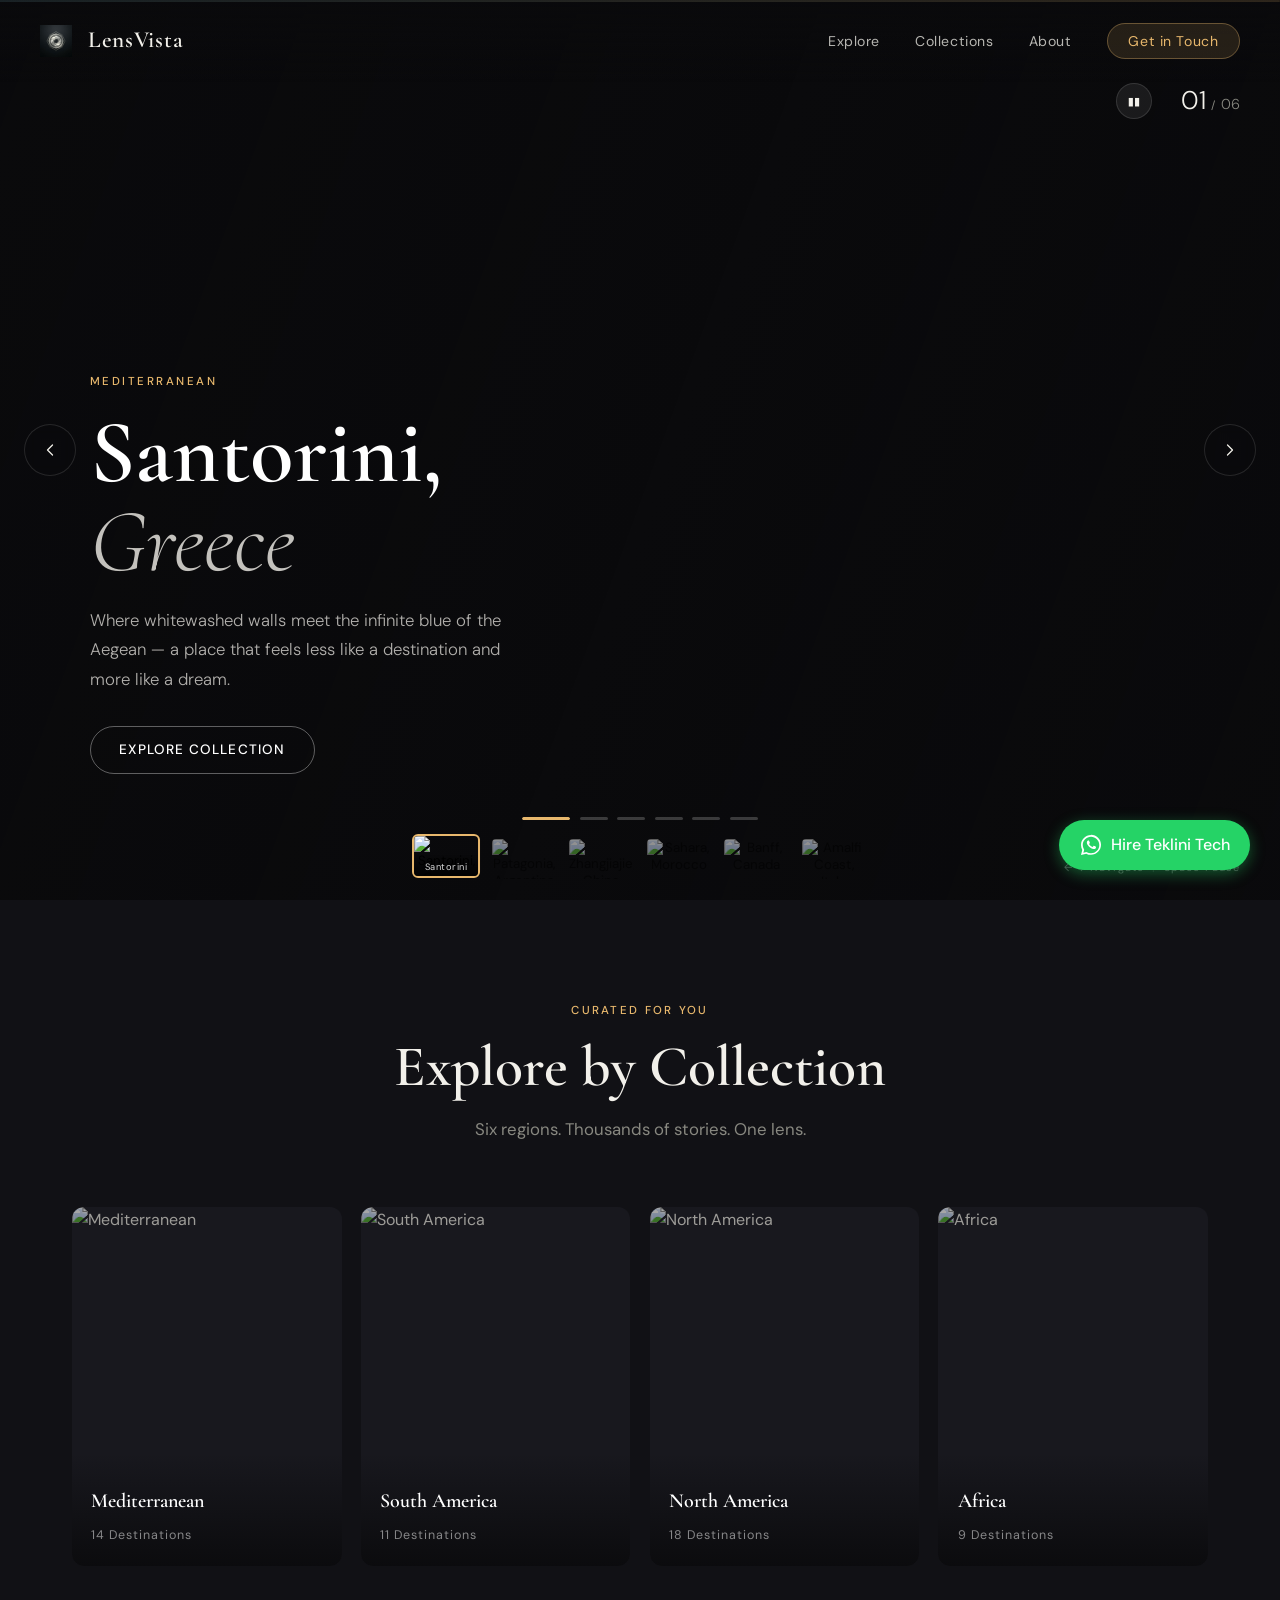
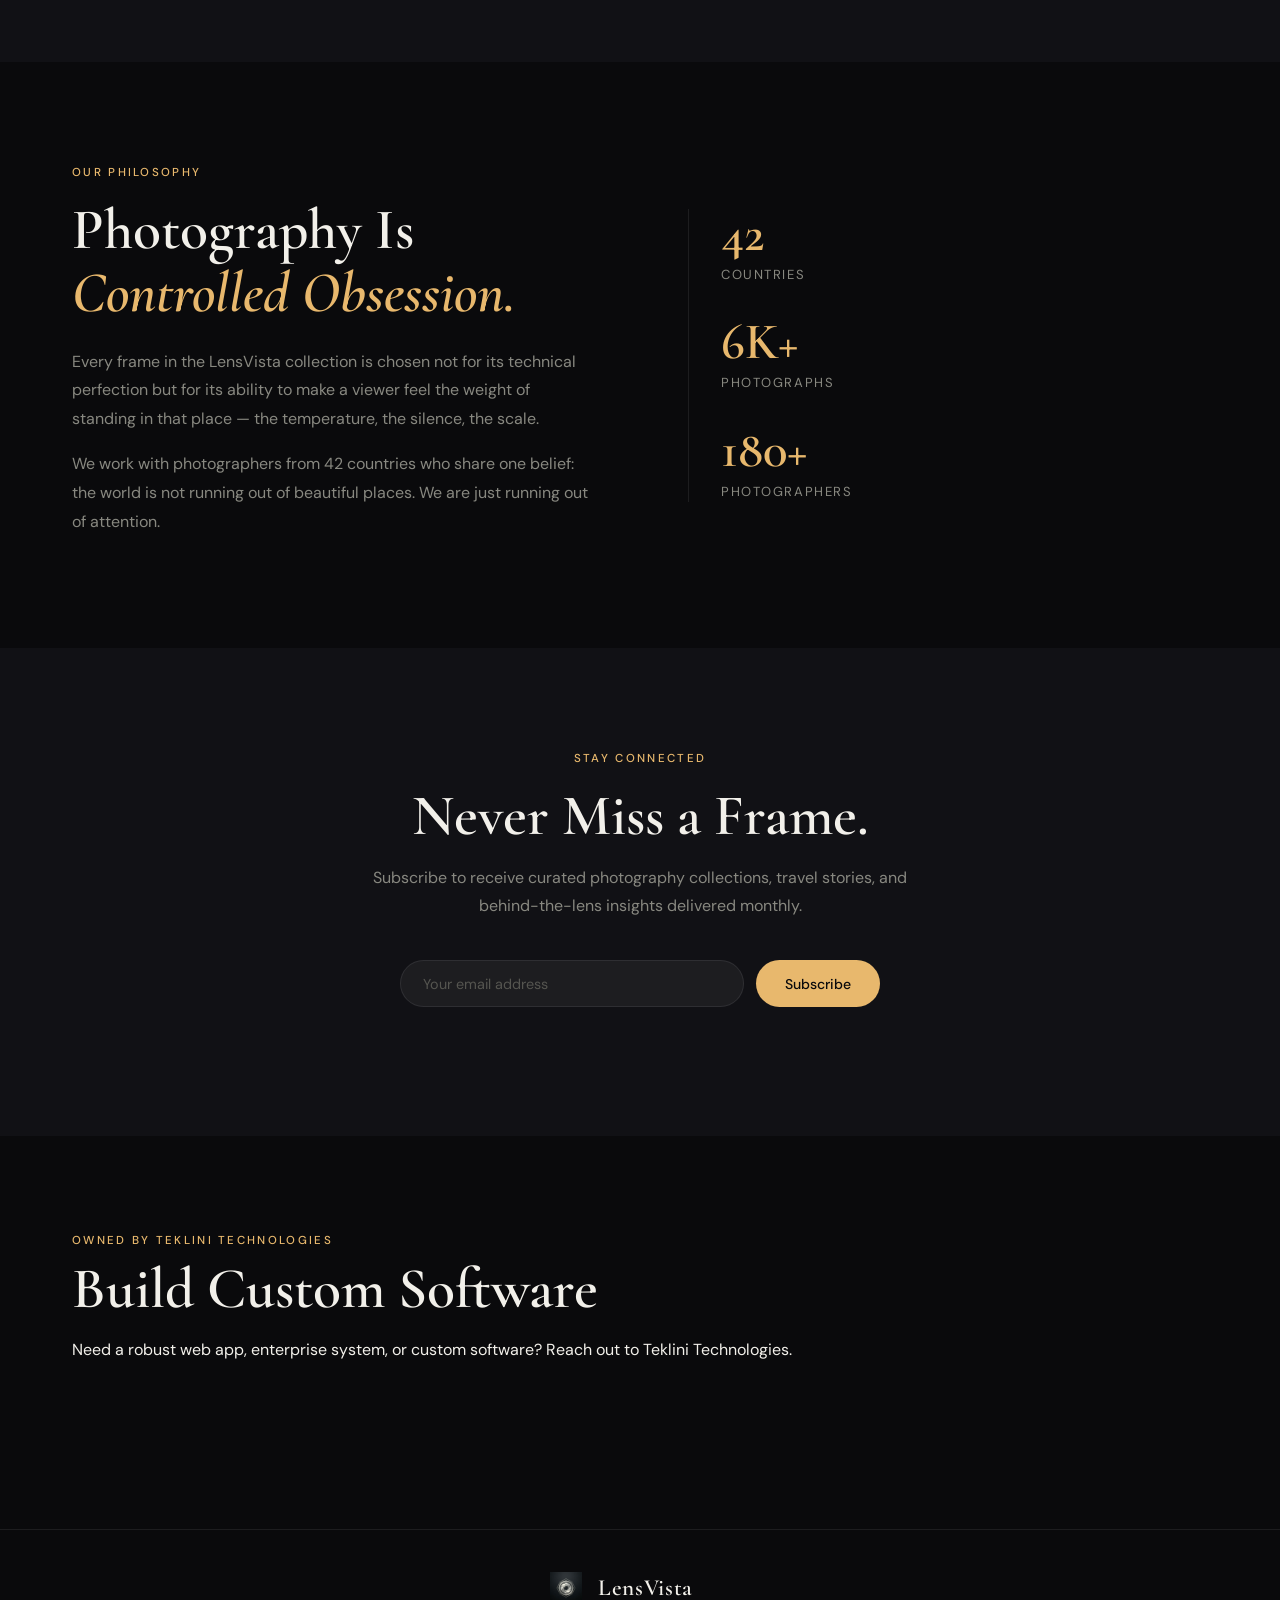
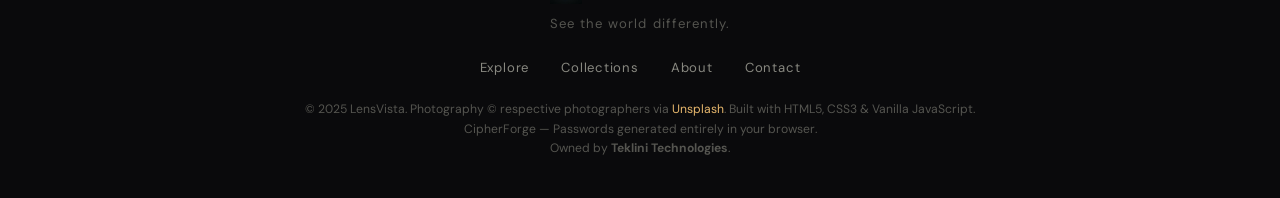
==== index.html @ 6d5f9adc "first commit: UI Polish, new branding, and Teklini Tech features" ====
<!DOCTYPE html>
<html lang="en">
<head>
  <meta charset="UTF-8" />
  <meta name="viewport" content="width=device-width, initial-scale=1.0" />
  <meta name="description" content="LensVista — An immersive travel photography showcase with a premium image slider experience." />
  <meta name="theme-color" content="#0a0a0c" />
  <title>LensVista — See the World Differently</title>

  <!-- Google Fonts: Cormorant Garamond (display) + DM Sans (UI) -->
  <link rel="preconnect" href="https://fonts.googleapis.com" />
  <link rel="preconnect" href="https://fonts.gstatic.com" crossorigin />
  <link href="https://fonts.googleapis.com/css2?family=Cormorant+Garamond:ital,wght@0,300;0,400;0,600;0,700;1,300;1,400&family=DM+Sans:wght@300;400;500&display=swap" rel="stylesheet" />

  <link rel="icon" type="image/png" href="favicon.png" />
  <link rel="stylesheet" href="animations.css" />
  <link rel="stylesheet" href="style.css" />
</head>
<body>

  <!-- ============================================================
       SKIP NAVIGATION (accessibility)
  ============================================================ -->
  <a href="#slider" class="skip-link">Skip to main content</a>

  <!-- ============================================================
       NAVBAR
  ============================================================ -->
  <header class="site-header" role="banner">
    <nav class="navbar" aria-label="Primary navigation">
      <a href="#" class="nav-logo" aria-label="LensVista home">
        <img src="logo.png" alt="LensVista Logo" class="site-logo-img" style="height: 32px; width: auto; margin-right: 8px;" />
        <span class="logo-text">LensVista</span>
      </a>
      <ul class="nav-links" role="list">
        <li><a href="#slider">Explore</a></li>
        <li><a href="#collections">Collections</a></li>
        <li><a href="#about">About</a></li>
        <li><a href="#contact" class="nav-cta">Get in Touch</a></li>
      </ul>
      <button class="hamburger" id="hamburger" aria-label="Toggle navigation menu" aria-expanded="false" aria-controls="mobileMenu">
        <span class="bar"></span>
        <span class="bar"></span>
        <span class="bar"></span>
      </button>
    </nav>
    <!-- Mobile overlay menu -->
    <div class="mobile-menu" id="mobileMenu" role="dialog" aria-label="Mobile navigation" aria-hidden="true">
      <ul role="list">
        <li><a href="#slider">Explore</a></li>
        <li><a href="#collections">Collections</a></li>
        <li><a href="#about">About</a></li>
        <li><a href="#contact">Get in Touch</a></li>
      </ul>
    </div>
  </header>

  <!-- ============================================================
       MAIN HERO SLIDER
  ============================================================ -->
  <main id="slider">

    <!-- ARIA live region — announces current slide to screen readers -->
    <div class="sr-only" id="sliderAnnouncer" aria-live="polite" aria-atomic="true"></div>

    <section
      class="slider-section"
      id="lensVistaSlider"
      aria-label="Featured photography slider"
      aria-roledescription="carousel"
    >

      <!-- Auto-play progress bar -->
      <div class="progress-bar" id="progressBar" aria-hidden="true">
        <div class="progress-fill" id="progressFill"></div>
      </div>

      <!-- Slide counter -->
      <div class="slide-counter" id="slideCounter" aria-hidden="true">
        <span class="counter-current" id="counterCurrent">01</span>
        <span class="counter-divider">/</span>
        <span class="counter-total" id="counterTotal">06</span>
      </div>

      <!-- Pause / Play toggle -->
      <button
        class="autoplay-toggle"
        id="autoplayToggle"
        aria-label="Pause automatic slideshow"
        aria-pressed="false"
        title="Pause / Resume slideshow"
      >
        <span class="toggle-icon pause-icon" aria-hidden="true">&#9646;&#9646;</span>
        <span class="toggle-icon play-icon" aria-hidden="true" style="display:none;">&#9654;</span>
      </button>

      <!-- ---- SLIDES TRACK ---- -->
      <div
        class="slides-track"
        id="slidesTrack"
        aria-live="off"
      >

        <!-- Slide 1 -->
        <div
          class="slide active"
          data-index="0"
          role="group"
          aria-roledescription="slide"
          aria-label="Slide 1 of 6: Santorini, Greece"
          aria-hidden="false"
        >
          <div class="slide-bg" style="background-image: url('https://images.unsplash.com/photo-1469796466635-455ede028aca?w=1600&q=85');"></div>
          <div class="slide-overlay"></div>
          <div class="slide-content">
            <span class="slide-category">Mediterranean</span>
            <h2 class="slide-title">Santorini,<br /><em>Greece</em></h2>
            <p class="slide-description">Where whitewashed walls meet the infinite blue of the Aegean — a place that feels less like a destination and more like a dream.</p>
            <a href="#collections" class="slide-cta" tabindex="0">Explore Collection</a>
          </div>
        </div>

        <!-- Slide 2 -->
        <div
          class="slide"
          data-index="1"
          role="group"
          aria-roledescription="slide"
          aria-label="Slide 2 of 6: Patagonia, Argentina"
          aria-hidden="true"
        >
          <div class="slide-bg" style="background-image: url('https://images.unsplash.com/photo-1501854140801-50d01698950b?w=1600&q=85');"></div>
          <div class="slide-overlay"></div>
          <div class="slide-content">
            <span class="slide-category">South America</span>
            <h2 class="slide-title">Patagonia,<br /><em>Argentina</em></h2>
            <p class="slide-description">Raw, untamed, and breathtaking — the southernmost wilderness where glaciers meet ancient forests beneath skies that stretch forever.</p>
            <a href="#collections" class="slide-cta" tabindex="-1">Explore Collection</a>
          </div>
        </div>

        <!-- Slide 3 -->
        <div
          class="slide"
          data-index="2"
          role="group"
          aria-roledescription="slide"
          aria-label="Slide 3 of 6: Zhangjiajie, China"
          aria-hidden="true"
        >
          <div class="slide-bg" style="background-image: url('https://images.unsplash.com/photo-1508193638397-1c4234db14d8?w=1600&q=85');"></div>
          <div class="slide-overlay"></div>
          <div class="slide-content">
            <span class="slide-category">East Asia</span>
            <h2 class="slide-title">Zhangjiajie,<br /><em>China</em></h2>
            <p class="slide-description">Towering sandstone pillars shrouded in mist — the landscape that inspired the floating mountains of Avatar and humbles every visitor.</p>
            <a href="#collections" class="slide-cta" tabindex="-1">Explore Collection</a>
          </div>
        </div>

        <!-- Slide 4 -->
        <div
          class="slide"
          data-index="3"
          role="group"
          aria-roledescription="slide"
          aria-label="Slide 4 of 6: Sahara Desert, Morocco"
          aria-hidden="true"
        >
          <div class="slide-bg" style="background-image: url('https://images.unsplash.com/photo-1509316785289-025f5b846b35?w=1600&q=85');"></div>
          <div class="slide-overlay"></div>
          <div class="slide-content">
            <span class="slide-category">North Africa</span>
            <h2 class="slide-title">Sahara,<br /><em>Morocco</em></h2>
            <p class="slide-description">A sea of shifting dunes that swallows sound and returns silence. The Sahara at golden hour is one of Earth's most humbling spectacles.</p>
            <a href="#collections" class="slide-cta" tabindex="-1">Explore Collection</a>
          </div>
        </div>

        <!-- Slide 5 -->
        <div
          class="slide"
          data-index="4"
          role="group"
          aria-roledescription="slide"
          aria-label="Slide 5 of 6: Banff, Canada"
          aria-hidden="true"
        >
          <div class="slide-bg" style="background-image: url('https://images.unsplash.com/photo-1476514525535-07fb3b4ae5f1?w=1600&q=85');"></div>
          <div class="slide-overlay"></div>
          <div class="slide-content">
            <span class="slide-category">North America</span>
            <h2 class="slide-title">Banff,<br /><em>Canada</em></h2>
            <p class="slide-description">Glacial lakes of impossible turquoise, towering Rockies, and forests that seem to belong to another century — Canada's crown jewel.</p>
            <a href="#collections" class="slide-cta" tabindex="-1">Explore Collection</a>
          </div>
        </div>

        <!-- Slide 6 -->
        <div
          class="slide"
          data-index="5"
          role="group"
          aria-roledescription="slide"
          aria-label="Slide 6 of 6: Amalfi Coast, Italy"
          aria-hidden="true"
        >
          <div class="slide-bg" style="background-image: url('https://images.unsplash.com/photo-1533587851505-d119e13fa0d7?w=1600&q=85');"></div>
          <div class="slide-overlay"></div>
          <div class="slide-content">
            <span class="slide-category">Europe</span>
            <h2 class="slide-title">Amalfi Coast,<br /><em>Italy</em></h2>
            <p class="slide-description">Cliffside villages suspended between mountain and sea, where lemons grow wild and every sunset looks hand-painted by a master.</p>
            <a href="#collections" class="slide-cta" tabindex="-1">Explore Collection</a>
          </div>
        </div>

      </div>
      <!-- /.slides-track -->

      <!-- ---- NAVIGATION ARROWS ---- -->
      <div class="slider-nav" aria-label="Slider navigation">
        <button
          class="nav-arrow nav-prev"
          id="prevBtn"
          aria-label="Previous slide"
          title="Previous"
        >
          <svg viewBox="0 0 24 24" fill="none" stroke="currentColor" stroke-width="1.5" aria-hidden="true">
            <path d="M15 18l-6-6 6-6" stroke-linecap="round" stroke-linejoin="round"/>
          </svg>
        </button>
        <button
          class="nav-arrow nav-next"
          id="nextBtn"
          aria-label="Next slide"
          title="Next"
        >
          <svg viewBox="0 0 24 24" fill="none" stroke="currentColor" stroke-width="1.5" aria-hidden="true">
            <path d="M9 18l6-6-6-6" stroke-linecap="round" stroke-linejoin="round"/>
          </svg>
        </button>
      </div>

      <!-- ---- DOT INDICATORS ---- -->
      <div class="slide-indicators" id="slideIndicators" role="tablist" aria-label="Slide indicators">
        <button class="indicator active" role="tab" aria-selected="true"  aria-label="Go to slide 1" data-index="0"></button>
        <button class="indicator"        role="tab" aria-selected="false" aria-label="Go to slide 2" data-index="1"></button>
        <button class="indicator"        role="tab" aria-selected="false" aria-label="Go to slide 3" data-index="2"></button>
        <button class="indicator"        role="tab" aria-selected="false" aria-label="Go to slide 4" data-index="3"></button>
        <button class="indicator"        role="tab" aria-selected="false" aria-label="Go to slide 5" data-index="4"></button>
        <button class="indicator"        role="tab" aria-selected="false" aria-label="Go to slide 6" data-index="5"></button>
      </div>

      <!-- ---- THUMBNAIL STRIP ---- -->
      <div class="thumbnail-strip" id="thumbnailStrip" aria-label="Slide thumbnails" role="list">
        <button class="thumbnail active" data-index="0" aria-label="View slide 1: Santorini" role="listitem">
          <img src="https://images.unsplash.com/photo-1469796466635-455ede028aca?w=160&q=70" alt="Santorini, Greece" loading="lazy" />
          <span class="thumb-label">Santorini</span>
        </button>
        <button class="thumbnail" data-index="1" aria-label="View slide 2: Patagonia" role="listitem">
          <img src="https://images.unsplash.com/photo-1501854140801-50d01698950b?w=160&q=70" alt="Patagonia, Argentina" loading="lazy" />
          <span class="thumb-label">Patagonia</span>
        </button>
        <button class="thumbnail" data-index="2" aria-label="View slide 3: Zhangjiajie" role="listitem">
          <img src="https://images.unsplash.com/photo-1508193638397-1c4234db14d8?w=160&q=70" alt="Zhangjiajie, China" loading="lazy" />
          <span class="thumb-label">Zhangjiajie</span>
        </button>
        <button class="thumbnail" data-index="3" aria-label="View slide 4: Sahara" role="listitem">
          <img src="https://images.unsplash.com/photo-1509316785289-025f5b846b35?w=160&q=70" alt="Sahara, Morocco" loading="lazy" />
          <span class="thumb-label">Sahara</span>
        </button>
        <button class="thumbnail" data-index="4" aria-label="View slide 5: Banff" role="listitem">
          <img src="https://images.unsplash.com/photo-1476514525535-07fb3b4ae5f1?w=160&q=70" alt="Banff, Canada" loading="lazy" />
          <span class="thumb-label">Banff</span>
        </button>
        <button class="thumbnail" data-index="5" aria-label="View slide 6: Amalfi Coast" role="listitem">
          <img src="https://images.unsplash.com/photo-1533587851505-d119e13fa0d7?w=160&q=70" alt="Amalfi Coast, Italy" loading="lazy" />
          <span class="thumb-label">Amalfi</span>
        </button>
      </div>

      <!-- ---- KEYBOARD HINT ---- -->
      <div class="keyboard-hint" aria-hidden="true">
        <span>&#8592; &#8594; Navigate</span>
        <span class="hint-divider">|</span>
        <span>Space Pause</span>
      </div>

    </section>
    <!-- /.slider-section -->

  </main>

  <!-- ============================================================
       COLLECTIONS SECTION
  ============================================================ -->
  <section class="collections-section section" id="collections">
    <div class="container">
      <div class="section-header reveal">
        <span class="section-tag">Curated For You</span>
        <h2 class="section-title">Explore by Collection</h2>
        <p class="section-sub">Six regions. Thousands of stories. One lens.</p>
      </div>
      <div class="collections-grid">
        <div class="collection-card reveal-up" style="--delay:0s">
          <div class="collection-img">
            <img src="https://images.unsplash.com/photo-1469796466635-455ede028aca?w=600&q=80" alt="Mediterranean" loading="lazy" />
          </div>
          <div class="collection-info">
            <h3>Mediterranean</h3>
            <span>14 Destinations</span>
          </div>
        </div>
        <div class="collection-card reveal-up" style="--delay:0.1s">
          <div class="collection-img">
            <img src="https://images.unsplash.com/photo-1501854140801-50d01698950b?w=600&q=80" alt="South America" loading="lazy" />
          </div>
          <div class="collection-info">
            <h3>South America</h3>
            <span>11 Destinations</span>
          </div>
        </div>
        <div class="collection-card reveal-up" style="--delay:0.2s">
          <div class="collection-img">
            <img src="https://images.unsplash.com/photo-1476514525535-07fb3b4ae5f1?w=600&q=80" alt="North America" loading="lazy" />
          </div>
          <div class="collection-info">
            <h3>North America</h3>
            <span>18 Destinations</span>
          </div>
        </div>
        <div class="collection-card reveal-up" style="--delay:0.3s">
          <div class="collection-img">
            <img src="https://images.unsplash.com/photo-1509316785289-025f5b846b35?w=600&q=80" alt="Africa" loading="lazy" />
          </div>
          <div class="collection-info">
            <h3>Africa</h3>
            <span>9 Destinations</span>
          </div>
        </div>
      </div>
    </div>
  </section>

  <!-- ============================================================
       ABOUT SECTION
  ============================================================ -->
  <section class="about-section section" id="about">
    <div class="container about-inner reveal">
      <div class="about-text">
        <span class="section-tag">Our Philosophy</span>
        <h2 class="section-title">Photography Is<br /><em>Controlled Obsession.</em></h2>
        <p>Every frame in the LensVista collection is chosen not for its technical perfection but for its ability to make a viewer feel the weight of standing in that place — the temperature, the silence, the scale.</p>
        <p>We work with photographers from 42 countries who share one belief: the world is not running out of beautiful places. We are just running out of attention.</p>
      </div>
      <div class="about-stats">
        <div class="stat-item">
          <span class="stat-n">42</span>
          <span class="stat-l">Countries</span>
        </div>
        <div class="stat-item">
          <span class="stat-n">6K+</span>
          <span class="stat-l">Photographs</span>
        </div>
        <div class="stat-item">
          <span class="stat-n">180+</span>
          <span class="stat-l">Photographers</span>
        </div>
      </div>
    </div>
  </section>

  <!-- ============================================================
       CONTACT SECTION
  ============================================================ -->
  <section class="contact-section section" id="contact">
    <div class="container contact-inner reveal">
      <span class="section-tag">Stay Connected</span>
      <h2 class="section-title">Never Miss a Frame.</h2>
      <p class="contact-sub">Subscribe to receive curated photography collections, travel stories, and behind-the-lens insights delivered monthly.</p>
      <div class="subscribe-form">
        <input type="email" id="emailInput" placeholder="Your email address" aria-label="Email address for newsletter" />
        <button class="btn-subscribe" id="subscribeBtn" type="button">Subscribe</button>
      </div>
      <p class="form-feedback" id="formFeedback" aria-live="polite"></p>
    </div>
  </section>

  <!-- ============================================================
       TEKLINI TECHNOLOGIES CTA SECTION
  ============================================================ -->
  <section class="custom-software-section section" style="background: var(--bg-surface);">
    <div class="container text-center reveal">
      <span class="section-tag" style="margin-bottom: 8px; display: block;">Owned by Teklini Technologies</span>
      <h2 class="section-title">Build Custom Software</h2>
      <p style="margin-bottom: 24px; color: var(--text-muted);">Need a robust web app, enterprise system, or custom software? Reach out to Teklini Technologies.</p>
      <div style="display: flex; gap: 20px; justify-content: center; flex-wrap: wrap;">
        <a href="mailto:teklinitechnologies@gmail.com" class="slide-cta" style="border: 1px solid var(--accent); color: var(--accent);">teklinitechnologies@gmail.com</a>
        <a href="tel:+254791832015" class="slide-cta" style="border: 1px solid var(--accent); color: var(--accent);">Call: +254 791832015</a>
      </div>
    </div>
  </section>

  <!-- ============================================================
       FOOTER
  ============================================================ -->
  <footer class="site-footer" role="contentinfo">
    <div class="container footer-inner">
      <div class="footer-brand">
        <a href="#" class="nav-logo">
          <img src="logo.png" alt="LensVista Logo" class="site-logo-img" style="height: 32px; width: auto; margin-right: 8px;" />
          <span class="logo-text">LensVista</span>
        </a>
        <p>See the world differently.</p>
      </div>
      <div class="footer-links">
        <a href="#slider">Explore</a>
        <a href="#collections">Collections</a>
        <a href="#about">About</a>
        <a href="#contact">Contact</a>
      </div>
      <p class="footer-copy">
        &copy; 2025 LensVista. Photography &copy; respective photographers via
        <a href="https://unsplash.com" target="_blank" rel="noopener noreferrer">Unsplash</a>.
        Built with HTML5, CSS3 &amp; Vanilla JavaScript.<br/>
        CipherForge — Passwords generated entirely in your browser.<br/>
        Owned by <strong>Teklini Technologies</strong>.
      </p>
    </div>
  </footer>

  <!-- Floating WhatsApp CTA -->
  <a href="https://wa.me/254791832015?text=Hello%20Teklini%20Technologies,%20I%20would%20like%20to%20hire%20you." class="floating-whatsapp" target="_blank" rel="noopener noreferrer">
    <svg width="24" height="24" viewBox="0 0 24 24" fill="currentColor" xmlns="http://www.w3.org/2000/svg" aria-hidden="true">
      <path d="M12.01 2.002c-5.523 0-10 4.477-10 10 0 1.763.456 3.42 1.26 4.88L2 22l5.24-1.353a9.962 9.962 0 004.77 1.205h.005c5.52 0 10-4.477 10-10 0-5.522-4.48-10-10-10zm0 18.286h-.003a8.239 8.239 0 01-4.2-1.155l-.3-.18-3.125.819.832-3.048-.198-.314a8.216 8.216 0 01-1.28-4.41c0-4.568 3.716-8.285 8.283-8.285 4.566 0 8.281 3.717 8.281 8.285 0 4.566-3.715 8.288-8.29 8.288z"/>
      <path d="M16.517 13.56c-.225-.113-1.334-.66-1.54-.735-.206-.075-.357-.113-.507.113-.15.225-.582.735-.713.886-.131.15-.262.17-.487.057-.225-.113-.95-.35-1.81-1.118-.668-.598-1.119-1.336-1.25-1.562-.131-.226-.014-.348.1-.46.101-.099.225-.262.338-.393.113-.131.15-.226.225-.376.075-.15.038-.282-.019-.395-.056-.113-.506-1.222-.693-1.673-.182-.44-.367-.38-.506-.388-.131-.006-.281-.006-.431-.006a.823.823 0 00-.594.276c-.206.226-.788.771-.788 1.88s.807 2.181.919 2.332c.112.15 1.583 2.457 3.868 3.424 2.285.967 2.285.644 2.7.606.413-.038 1.334-.545 1.522-1.072.188-.526.188-.977.131-1.072-.057-.094-.207-.15-.432-.263z"/>
    </svg>
    Hire Teklini Tech
  </a>

  <!-- Scripts — deferred for performance -->
  <script src="slider.js"></script>
  <script src="main.js"></script>
</body>
</html>
---- animations.css ----
/* ============================================================
   LensVista — animations.css
   All keyframe definitions and transition utilities.
   Separated from style.css to keep animation logic isolated
   and easy to tune independently.
   ============================================================ */

/* ---------- SLIDE TRANSITIONS ---------- */

/* Entering from the right (next) */
@keyframes slideInRight {
  from {
    opacity: 0;
    transform: translateX(80px) scale(1.04);
    filter: brightness(0.7);
  }
  to {
    opacity: 1;
    transform: translateX(0) scale(1);
    filter: brightness(1);
  }
}

/* Entering from the left (prev) */
@keyframes slideInLeft {
  from {
    opacity: 0;
    transform: translateX(-80px) scale(1.04);
    filter: brightness(0.7);
  }
  to {
    opacity: 1;
    transform: translateX(0) scale(1);
    filter: brightness(1);
  }
}

/* Exiting to the left (next) */
@keyframes slideOutLeft {
  from {
    opacity: 1;
    transform: translateX(0) scale(1);
  }
  to {
    opacity: 0;
    transform: translateX(-60px) scale(0.97);
  }
}

/* Exiting to the right (prev) */
@keyframes slideOutRight {
  from {
    opacity: 1;
    transform: translateX(0) scale(1);
  }
  to {
    opacity: 0;
    transform: translateX(60px) scale(0.97);
  }
}

/* ---------- SLIDE CONTENT STAGGER ---------- */

@keyframes contentFadeUp {
  from {
    opacity: 0;
    transform: translateY(28px);
  }
  to {
    opacity: 1;
    transform: translateY(0);
  }
}

@keyframes contentFadeDown {
  from {
    opacity: 1;
    transform: translateY(0);
  }
  to {
    opacity: 0;
    transform: translateY(-20px);
  }
}

/* ---------- BACKGROUND PARALLAX PAN ---------- */

@keyframes bgPan {
  from { transform: scale(1.08) translateX(-1%); }
  to   { transform: scale(1.08) translateX(1%); }
}

@keyframes bgZoom {
  from { transform: scale(1); }
  to   { transform: scale(1.06); }
}

/* ---------- PROGRESS BAR ---------- */

@keyframes progressRun {
  from { width: 0%; }
  to   { width: 100%; }
}

/* ---------- PAGE LOAD ---------- */

@keyframes heroReveal {
  from {
    opacity: 0;
    clip-path: inset(0 100% 0 0);
  }
  to {
    opacity: 1;
    clip-path: inset(0 0% 0 0);
  }
}

@keyframes fadeIn {
  from { opacity: 0; }
  to   { opacity: 1; }
}

@keyframes fadeUp {
  from { opacity: 0; transform: translateY(24px); }
  to   { opacity: 1; transform: translateY(0); }
}

@keyframes fadeLeft {
  from { opacity: 0; transform: translateX(-32px); }
  to   { opacity: 1; transform: translateX(0); }
}

@keyframes fadeRight {
  from { opacity: 0; transform: translateX(32px); }
  to   { opacity: 1; transform: translateX(0); }
}

/* ---------- LOGO / NAVBAR ---------- */

@keyframes navSlideDown {
  from {
    opacity: 0;
    transform: translateY(-16px);
  }
  to {
    opacity: 1;
    transform: translateY(0);
  }
}

/* ---------- THUMBNAIL HOVER SHIMMER ---------- */

@keyframes shimmer {
  0%   { background-position: -200% center; }
  100% { background-position: 200% center; }
}

/* ---------- PULSING DOT (active indicator) ---------- */

@keyframes dotPulse {
  0%, 100% { box-shadow: 0 0 0 0 rgba(232, 184, 109, 0.5); }
  50%       { box-shadow: 0 0 0 5px rgba(232, 184, 109, 0); }
}

/* ---------- INDICATOR FILL ---------- */

@keyframes indicatorFill {
  from { width: 0; }
  to   { width: 100%; }
}

/* ---------- SCROLL REVEAL UTILITIES ---------- */

.reveal,
.reveal-up,
.reveal-left,
.reveal-right {
  opacity: 0;
  transition:
    opacity 0.7s cubic-bezier(0.4, 0, 0.2, 1),
    transform 0.7s cubic-bezier(0.4, 0, 0.2, 1);
  transition-delay: var(--delay, 0s);
}

.reveal       { transform: translateY(28px); }
.reveal-up    { transform: translateY(36px); }
.reveal-left  { transform: translateX(-36px); }
.reveal-right { transform: translateX(36px); }

.reveal.visible,
.reveal-up.visible,
.reveal-left.visible,
.reveal-right.visible {
  opacity: 1;
  transform: translate(0, 0);
}

/* ---------- SLIDE STATE CLASSES ---------- */

/*
  Applied by SliderEngine.
  .entering-next  — new slide coming in from right
  .entering-prev  — new slide coming in from left
  .exiting-next   — old slide going out to left
  .exiting-prev   — old slide going out to right
  .active         — currently visible slide
*/

.slide.entering-next {
  animation: slideInRight 0.75s cubic-bezier(0.4, 0, 0.2, 1) forwards;
}

.slide.entering-prev {
  animation: slideInLeft 0.75s cubic-bezier(0.4, 0, 0.2, 1) forwards;
}

.slide.exiting-next {
  animation: slideOutLeft 0.65s cubic-bezier(0.4, 0, 0.2, 1) forwards;
}

.slide.exiting-prev {
  animation: slideOutRight 0.65s cubic-bezier(0.4, 0, 0.2, 1) forwards;
}

/* Active slide background slow pan */
.slide.active .slide-bg {
  animation: bgZoom 8s ease-out forwards;
}

/* Content stagger for active slide */
.slide.active .slide-category {
  animation: contentFadeUp 0.6s 0.3s cubic-bezier(0.4, 0, 0.2, 1) both;
}

.slide.active .slide-title {
  animation: contentFadeUp 0.7s 0.45s cubic-bezier(0.4, 0, 0.2, 1) both;
}

.slide.active .slide-description {
  animation: contentFadeUp 0.7s 0.6s cubic-bezier(0.4, 0, 0.2, 1) both;
}

.slide.active .slide-cta {
  animation: contentFadeUp 0.6s 0.75s cubic-bezier(0.4, 0, 0.2, 1) both;
}

/* ---------- REDUCED MOTION OVERRIDE ---------- */

@media (prefers-reduced-motion: reduce) {
  *,
  *::before,
  *::after {
    animation-duration: 0.01ms !important;
    animation-iteration-count: 1 !important;
    transition-duration: 0.01ms !important;
  }
}
---- style.css ----
/* ============================================================
   LensVista — style.css
   Design system, layout, and component styles.
   Aesthetic: Dark cinematic editorial / luxury travel magazine.
   ============================================================ */

/* ---------- CSS CUSTOM PROPERTIES (Design Tokens) ---------- */

:root {
  /* Colour Palette */
  --clr-base:        #0a0a0c;
  --clr-surface:     #111115;
  --clr-surface-2:   #18181e;
  --clr-border:      rgba(255,255,255,0.08);
  --clr-gold:        #e8b86d;
  --clr-gold-dark:   #c4943a;
  --clr-teal:        #6b9fa8;
  --clr-text:        #f2f0ea;
  --clr-text-muted:  #888880;
  --clr-text-faint:  #555550;
  --clr-white:       #ffffff;

  /* Typography */
  --ff-display: 'Cormorant Garamond', Georgia, serif;
  --ff-ui:      'DM Sans', system-ui, sans-serif;

  /* Spacing Scale */
  --sp-xs:  0.5rem;   /*  8px */
  --sp-sm:  1rem;     /* 16px */
  --sp-md:  1.5rem;   /* 24px */
  --sp-lg:  2.5rem;   /* 40px */
  --sp-xl:  4rem;     /* 64px */
  --sp-2xl: 6rem;     /* 96px */

  /* Borders */
  --radius-sm:  6px;
  --radius:     12px;
  --radius-lg:  20px;
  --radius-pill: 999px;

  /* Shadows */
  --shadow-sm:  0 2px 12px rgba(0,0,0,0.3);
  --shadow-md:  0 8px 32px rgba(0,0,0,0.45);
  --shadow-lg:  0 20px 64px rgba(0,0,0,0.6);
  --shadow-gold: 0 0 32px rgba(232,184,109,0.2);

  /* Transitions */
  --ease:       cubic-bezier(0.4, 0, 0.2, 1);
  --duration:   0.35s;
  --transition: var(--duration) var(--ease);

  /* Slider */
  --slider-height: 100vh;
  --slider-height-min: 600px;
  --progress-duration: 6s;
}

/* ---------- RESET ---------- */

*,
*::before,
*::after {
  box-sizing: border-box;
  margin: 0;
  padding: 0;
}

html {
  scroll-behavior: smooth;
  font-size: 16px;
  -webkit-text-size-adjust: 100%;
}

body {
  font-family: var(--ff-ui);
  background-color: var(--clr-base);
  color: var(--clr-text);
  overflow-x: hidden;
  line-height: 1.6;
  -webkit-font-smoothing: antialiased;
  -moz-osx-font-smoothing: grayscale;
}

img {
  display: block;
  max-width: 100%;
  height: auto;
}

a {
  color: inherit;
  text-decoration: none;
}

ul, ol {
  list-style: none;
}

button {
  cursor: pointer;
  font-family: inherit;
}

/* ---------- SKIP LINK (accessibility) ---------- */

.skip-link {
  position: absolute;
  top: -100%;
  left: 1rem;
  background: var(--clr-gold);
  color: var(--clr-base);
  padding: 0.5rem 1rem;
  border-radius: var(--radius-sm);
  font-family: var(--ff-ui);
  font-size: 0.85rem;
  font-weight: 500;
  z-index: 9999;
  transition: top var(--transition);
}

.skip-link:focus {
  top: 1rem;
}

/* ---------- SCREEN READER ONLY ---------- */

.sr-only {
  position: absolute;
  width: 1px;
  height: 1px;
  padding: 0;
  margin: -1px;
  overflow: hidden;
  clip: rect(0, 0, 0, 0);
  white-space: nowrap;
  border: 0;
}

/* ---------- LAYOUT HELPERS ---------- */

.container {
  max-width: 1200px;
  margin: 0 auto;
  padding: 0 2rem;
}

.section {
  padding: var(--sp-2xl) 0;
}

/* ---------- TYPOGRAPHY HELPERS ---------- */

.section-tag {
  display: inline-block;
  font-family: var(--ff-ui);
  font-size: 0.72rem;
  font-weight: 500;
  letter-spacing: 0.2em;
  text-transform: uppercase;
  color: var(--clr-gold);
  margin-bottom: var(--sp-sm);
}

.section-title {
  font-family: var(--ff-display);
  font-size: clamp(2.4rem, 4.5vw, 3.6rem);
  font-weight: 600;
  line-height: 1.1;
  color: var(--clr-text);
  margin-bottom: var(--sp-sm);
}

.section-title em {
  font-style: italic;
  color: var(--clr-gold);
}

.section-sub {
  font-size: 1.05rem;
  color: var(--clr-text-muted);
  max-width: 480px;
}

.section-header {
  text-align: center;
  margin-bottom: var(--sp-xl);
}

.section-header .section-sub {
  margin: 0 auto;
}

/* ---------- NAVBAR ---------- */

.site-header {
  position: fixed;
  top: 0;
  left: 0;
  right: 0;
  z-index: 200;
  pointer-events: none;
  animation: navSlideDown 0.8s 0.2s var(--ease) both;
}

.navbar {
  max-width: 100%;
  padding: 1.4rem 2.5rem;
  display: flex;
  align-items: center;
  justify-content: space-between;
  background: linear-gradient(to bottom, rgba(10,10,12,0.85) 0%, transparent 100%);
  pointer-events: all;
  transition: background var(--transition), padding var(--transition);
}

.navbar.scrolled {
  background: rgba(10,10,12,0.96);
  padding-top: 1rem;
  padding-bottom: 1rem;
  backdrop-filter: blur(12px);
  -webkit-backdrop-filter: blur(12px);
  border-bottom: 1px solid var(--clr-border);
}

.nav-logo {
  display: flex;
  align-items: center;
  gap: 0.5rem;
  font-family: var(--ff-display);
  font-size: 1.45rem;
  font-weight: 600;
  letter-spacing: 0.03em;
  color: var(--clr-text);
  transition: opacity var(--transition);
}

.nav-logo:hover { opacity: 0.85; }

.logo-icon {
  color: var(--clr-gold);
  font-size: 1rem;
}

.nav-links {
  display: flex;
  align-items: center;
  gap: 2.2rem;
}

.nav-links a {
  font-family: var(--ff-ui);
  font-size: 0.88rem;
  font-weight: 400;
  color: rgba(242,240,234,0.75);
  letter-spacing: 0.04em;
  transition: color var(--transition);
  position: relative;
}

.nav-links a::after {
  content: '';
  position: absolute;
  bottom: -3px;
  left: 0;
  width: 0;
  height: 1px;
  background: var(--clr-gold);
  transition: width var(--transition);
}

.nav-links a:hover {
  color: var(--clr-text);
}

.nav-links a:hover::after {
  width: 100%;
}

.nav-cta {
  background: rgba(232,184,109,0.12) !important;
  border: 1px solid rgba(232,184,109,0.35) !important;
  color: var(--clr-gold) !important;
  padding: 0.5rem 1.3rem;
  border-radius: var(--radius-pill);
  transition: background var(--transition), border-color var(--transition) !important;
}

.nav-cta:hover {
  background: rgba(232,184,109,0.22) !important;
  border-color: var(--clr-gold) !important;
}

.nav-cta::after { display: none !important; }

/* Hamburger */
.hamburger {
  display: none;
  flex-direction: column;
  gap: 5px;
  background: none;
  border: none;
  padding: 4px;
  z-index: 201;
}

.bar {
  display: block;
  width: 22px;
  height: 1.5px;
  background: var(--clr-text);
  border-radius: 2px;
  transition: transform var(--transition), opacity var(--transition);
}

.hamburger[aria-expanded="true"] .bar:nth-child(1) {
  transform: translateY(6.5px) rotate(45deg);
}
.hamburger[aria-expanded="true"] .bar:nth-child(2) {
  opacity: 0;
  transform: scaleX(0);
}
.hamburger[aria-expanded="true"] .bar:nth-child(3) {
  transform: translateY(-6.5px) rotate(-45deg);
}

/* Mobile menu */
.mobile-menu {
  position: fixed;
  inset: 0;
  background: rgba(10,10,12,0.97);
  backdrop-filter: blur(12px);
  display: flex;
  align-items: center;
  justify-content: center;
  opacity: 0;
  pointer-events: none;
  transition: opacity var(--transition);
  z-index: 199;
}

.mobile-menu.open {
  opacity: 1;
  pointer-events: all;
}

.mobile-menu ul {
  display: flex;
  flex-direction: column;
  align-items: center;
  gap: 2.5rem;
}

.mobile-menu ul a {
  font-family: var(--ff-display);
  font-size: 2.2rem;
  font-weight: 400;
  color: var(--clr-text);
  letter-spacing: 0.04em;
  transition: color var(--transition);
}

.mobile-menu ul a:hover {
  color: var(--clr-gold);
}

/* ---------- SLIDER SECTION ---------- */

.slider-section {
  position: relative;
  width: 100%;
  height: var(--slider-height);
  min-height: var(--slider-height-min);
  overflow: hidden;
  background: var(--clr-base);
  user-select: none;
  touch-action: pan-y;
}

/* ---- PROGRESS BAR ---- */

.progress-bar {
  position: absolute;
  top: 0;
  left: 0;
  right: 0;
  height: 2px;
  background: rgba(255,255,255,0.08);
  z-index: 20;
}

.progress-fill {
  height: 100%;
  width: 0;
  background: linear-gradient(90deg, var(--clr-teal), var(--clr-gold));
  border-radius: 0 2px 2px 0;
  /* Animation applied by JS */
}

.progress-fill.running {
  animation: progressRun var(--progress-duration) linear forwards;
}

/* ---- SLIDE COUNTER ---- */

.slide-counter {
  position: absolute;
  top: 5.5rem;
  right: 2.5rem;
  z-index: 20;
  display: flex;
  align-items: baseline;
  gap: 0.3rem;
  font-family: var(--ff-ui);
}

.counter-current {
  font-size: 1.6rem;
  font-weight: 300;
  color: var(--clr-text);
  line-height: 1;
}

.counter-divider {
  font-size: 0.7rem;
  color: var(--clr-text-muted);
  letter-spacing: 0.1em;
}

.counter-total {
  font-size: 0.9rem;
  font-weight: 300;
  color: var(--clr-text-muted);
}

/* ---- AUTO-PLAY TOGGLE ---- */

.autoplay-toggle {
  position: absolute;
  top: 5.2rem;
  right: 8rem;
  z-index: 20;
  width: 36px;
  height: 36px;
  border-radius: 50%;
  background: rgba(255,255,255,0.07);
  border: 1px solid rgba(255,255,255,0.12);
  color: var(--clr-text);
  font-size: 0.7rem;
  display: flex;
  align-items: center;
  justify-content: center;
  transition: background var(--transition), border-color var(--transition);
}

.autoplay-toggle:hover {
  background: rgba(255,255,255,0.14);
  border-color: var(--clr-gold);
}

/* ---- SLIDES TRACK ---- */

.slides-track {
  position: absolute;
  inset: 0;
}

/* ---- INDIVIDUAL SLIDE ---- */

.slide {
  position: absolute;
  inset: 0;
  opacity: 0;
  pointer-events: none;
  z-index: 1;
  will-change: opacity, transform;
}

.slide.active {
  opacity: 1;
  pointer-events: all;
  z-index: 2;
}

/* Background image layer */
.slide-bg {
  position: absolute;
  inset: -5%;       /* Slight overflow for parallax/zoom headroom */
  background-size: cover;
  background-position: center;
  background-repeat: no-repeat;
  will-change: transform;
}

/* Gradient overlay */
.slide-overlay {
  position: absolute;
  inset: 0;
  background: linear-gradient(
    110deg,
    rgba(10,10,12,0.82) 0%,
    rgba(10,10,12,0.55) 45%,
    rgba(10,10,12,0.15) 100%
  );
  z-index: 1;
}

/* Slide text content */
.slide-content {
  position: absolute;
  z-index: 2;
  bottom: 14%;
  left: 7%;
  max-width: 600px;
}

.slide-category {
  display: inline-block;
  font-family: var(--ff-ui);
  font-size: 0.72rem;
  font-weight: 500;
  letter-spacing: 0.22em;
  text-transform: uppercase;
  color: var(--clr-gold);
  margin-bottom: 1rem;
  opacity: 0;  /* Driven by animation class */
}

.slide-title {
  font-family: var(--ff-display);
  font-size: clamp(3.2rem, 7vw, 6rem);
  font-weight: 600;
  line-height: 1.0;
  color: var(--clr-white);
  margin-bottom: 1.2rem;
  opacity: 0;
}

.slide-title em {
  font-style: italic;
  font-weight: 300;
  color: rgba(242,240,234,0.8);
}

.slide-description {
  font-family: var(--ff-ui);
  font-size: clamp(0.9rem, 1.5vw, 1.05rem);
  font-weight: 300;
  line-height: 1.75;
  color: rgba(242,240,234,0.72);
  max-width: 440px;
  margin-bottom: 2rem;
  opacity: 0;
}

.slide-cta {
  display: inline-flex;
  align-items: center;
  gap: 0.5rem;
  font-family: var(--ff-ui);
  font-size: 0.85rem;
  font-weight: 500;
  letter-spacing: 0.08em;
  text-transform: uppercase;
  color: var(--clr-white);
  border: 1px solid rgba(255,255,255,0.35);
  padding: 0.75rem 1.8rem;
  border-radius: var(--radius-pill);
  opacity: 0;
  transition: background var(--transition), border-color var(--transition), color var(--transition);
}

.slide-cta:hover {
  background: var(--clr-gold);
  border-color: var(--clr-gold);
  color: var(--clr-base);
}

/* ---- NAVIGATION ARROWS ---- */

.slider-nav {
  position: absolute;
  inset: 0;
  pointer-events: none;
  z-index: 10;
  display: flex;
  align-items: center;
  justify-content: space-between;
  padding: 0 1.5rem;
}

.nav-arrow {
  pointer-events: all;
  width: 52px;
  height: 52px;
  border-radius: 50%;
  background: rgba(10,10,12,0.5);
  border: 1px solid rgba(255,255,255,0.12);
  color: var(--clr-text);
  display: flex;
  align-items: center;
  justify-content: center;
  transition:
    background var(--transition),
    border-color var(--transition),
    transform var(--transition);
  backdrop-filter: blur(6px);
  -webkit-backdrop-filter: blur(6px);
}

.nav-arrow svg {
  width: 20px;
  height: 20px;
}

.nav-arrow:hover {
  background: rgba(232,184,109,0.18);
  border-color: var(--clr-gold);
  color: var(--clr-gold);
  transform: scale(1.08);
}

.nav-arrow:active {
  transform: scale(0.95);
}

/* ---- DOT INDICATORS ---- */

.slide-indicators {
  position: absolute;
  bottom: 5rem;
  left: 50%;
  transform: translateX(-50%);
  z-index: 10;
  display: flex;
  align-items: center;
  gap: 0.6rem;
}

.indicator {
  position: relative;
  width: 28px;
  height: 3px;
  background: rgba(255,255,255,0.2);
  border: none;
  border-radius: 2px;
  padding: 0;
  overflow: hidden;
  transition: width var(--transition), background var(--transition);
}

.indicator::after {
  content: '';
  position: absolute;
  top: 0;
  left: 0;
  height: 100%;
  width: 0;
  background: var(--clr-gold);
  border-radius: 2px;
}

.indicator.active {
  width: 48px;
  background: rgba(232,184,109,0.25);
}

.indicator.active::after {
  animation: indicatorFill var(--progress-duration) linear forwards;
}

/* ---- THUMBNAIL STRIP ---- */

.thumbnail-strip {
  position: absolute;
  bottom: 1.2rem;
  left: 50%;
  transform: translateX(-50%);
  z-index: 10;
  display: flex;
  gap: 0.6rem;
  align-items: flex-end;
}

.thumbnail {
  width: 68px;
  height: 44px;
  border-radius: var(--radius-sm);
  overflow: hidden;
  border: 2px solid transparent;
  padding: 0;
  background: none;
  position: relative;
  transition:
    border-color var(--transition),
    transform var(--transition),
    height var(--transition);
  opacity: 0.55;
  transition: opacity var(--transition), transform var(--transition), border-color var(--transition);
}

.thumbnail img {
  width: 100%;
  height: 100%;
  object-fit: cover;
  pointer-events: none;
}

.thumb-label {
  position: absolute;
  bottom: 0;
  left: 0;
  right: 0;
  background: linear-gradient(to top, rgba(0,0,0,0.8), transparent);
  font-family: var(--ff-ui);
  font-size: 0.58rem;
  letter-spacing: 0.06em;
  color: rgba(255,255,255,0.85);
  padding: 0.35rem 0.3rem 0.2rem;
  text-align: center;
  opacity: 0;
  transition: opacity var(--transition);
}

.thumbnail:hover,
.thumbnail.active {
  opacity: 1;
  transform: translateY(-3px);
  border-color: var(--clr-gold);
}

.thumbnail:hover .thumb-label,
.thumbnail.active .thumb-label {
  opacity: 1;
}

/* ---- KEYBOARD HINT ---- */

.keyboard-hint {
  position: absolute;
  bottom: 1.5rem;
  right: 2.5rem;
  z-index: 10;
  font-family: var(--ff-ui);
  font-size: 0.68rem;
  letter-spacing: 0.1em;
  color: rgba(255,255,255,0.28);
  display: flex;
  align-items: center;
  gap: 0.5rem;
  pointer-events: none;
}

.hint-divider {
  opacity: 0.4;
}

/* ---------- COLLECTIONS SECTION ---------- */

.collections-section {
  background: var(--clr-surface);
}

.collections-grid {
  display: grid;
  grid-template-columns: repeat(4, 1fr);
  gap: 1.2rem;
}

.collection-card {
  position: relative;
  border-radius: var(--radius);
  overflow: hidden;
  aspect-ratio: 3/4;
  cursor: pointer;
  background: var(--clr-surface-2);
}

.collection-img {
  position: absolute;
  inset: 0;
  transition: transform 0.7s var(--ease);
}

.collection-img img {
  width: 100%;
  height: 100%;
  object-fit: cover;
  filter: brightness(0.65);
  transition: filter var(--transition);
}

.collection-card:hover .collection-img {
  transform: scale(1.06);
}

.collection-card:hover .collection-img img {
  filter: brightness(0.8);
}

.collection-info {
  position: absolute;
  bottom: 0;
  left: 0;
  right: 0;
  padding: 2rem 1.2rem 1.2rem;
  background: linear-gradient(to top, rgba(10,10,12,0.9), transparent);
  z-index: 2;
}

.collection-info h3 {
  font-family: var(--ff-display);
  font-size: 1.25rem;
  font-weight: 600;
  color: var(--clr-white);
  margin-bottom: 0.25rem;
}

.collection-info span {
  font-family: var(--ff-ui);
  font-size: 0.78rem;
  color: rgba(255,255,255,0.5);
  letter-spacing: 0.08em;
}

/* ---------- ABOUT SECTION ---------- */

.about-section {
  background: var(--clr-base);
}

.about-inner {
  display: grid;
  grid-template-columns: 1fr 1fr;
  gap: 6rem;
  align-items: center;
}

.about-text .section-title {
  margin-bottom: 1.4rem;
}

.about-text p {
  font-size: 1rem;
  color: var(--clr-text-muted);
  line-height: 1.8;
  margin-bottom: 1rem;
}

.about-stats {
  display: flex;
  flex-direction: column;
  gap: 2rem;
  padding-left: 2rem;
  border-left: 1px solid var(--clr-border);
}

.stat-item {
  display: flex;
  flex-direction: column;
  gap: 0.25rem;
}

.stat-n {
  font-family: var(--ff-display);
  font-size: 3.2rem;
  font-weight: 600;
  color: var(--clr-gold);
  line-height: 1;
}

.stat-l {
  font-family: var(--ff-ui);
  font-size: 0.82rem;
  letter-spacing: 0.12em;
  text-transform: uppercase;
  color: var(--clr-text-muted);
}

/* ---------- CONTACT SECTION ---------- */

.contact-section {
  background: var(--clr-surface);
  text-align: center;
}

.contact-inner {
  max-width: 600px;
  margin: 0 auto;
}

.contact-sub {
  font-size: 1rem;
  color: var(--clr-text-muted);
  line-height: 1.75;
  margin-bottom: 2.5rem;
  margin-top: 0.5rem;
}

.subscribe-form {
  display: flex;
  gap: 0.75rem;
  max-width: 480px;
  margin: 0 auto;
}

.subscribe-form input {
  flex: 1;
  background: rgba(255,255,255,0.05);
  border: 1px solid var(--clr-border);
  border-radius: var(--radius-pill);
  padding: 0.85rem 1.4rem;
  font-family: var(--ff-ui);
  font-size: 0.9rem;
  color: var(--clr-text);
  outline: none;
  transition: border-color var(--transition);
}

.subscribe-form input:focus {
  border-color: var(--clr-gold);
}

.subscribe-form input::placeholder {
  color: var(--clr-text-faint);
}

.btn-subscribe {
  background: var(--clr-gold);
  color: var(--clr-base);
  border: none;
  border-radius: var(--radius-pill);
  padding: 0.85rem 1.8rem;
  font-family: var(--ff-ui);
  font-size: 0.88rem;
  font-weight: 500;
  transition: background var(--transition), transform var(--transition);
  white-space: nowrap;
}

.btn-subscribe:hover {
  background: var(--clr-gold-dark);
  transform: translateY(-1px);
}

.form-feedback {
  font-family: var(--ff-ui);
  font-size: 0.85rem;
  margin-top: 1rem;
  min-height: 1.2em;
  transition: color var(--transition);
}

.form-feedback.success { color: #7ab87a; }
.form-feedback.error   { color: #c47a7a; }

/* ---------- FOOTER ---------- */

.site-footer {
  background: var(--clr-base);
  border-top: 1px solid var(--clr-border);
  padding: 2.5rem 0;
}

.footer-inner {
  display: flex;
  flex-direction: column;
  align-items: center;
  gap: 1.4rem;
  text-align: center;
}

.footer-brand p {
  font-family: var(--ff-ui);
  font-size: 0.82rem;
  color: var(--clr-text-faint);
  margin-top: 0.4rem;
  letter-spacing: 0.08em;
}

.footer-links {
  display: flex;
  gap: 2rem;
}

.footer-links a {
  font-family: var(--ff-ui);
  font-size: 0.82rem;
  color: var(--clr-text-muted);
  letter-spacing: 0.06em;
  transition: color var(--transition);
}

.footer-links a:hover {
  color: var(--clr-gold);
}

.footer-copy {
  font-family: var(--ff-ui);
  font-size: 0.76rem;
  color: var(--clr-text-faint);
  line-height: 1.6;
}

.footer-copy a {
  color: var(--clr-gold);
}

/* ---------- FOCUS STYLES ---------- */

:focus-visible {
  outline: 2px solid var(--clr-gold);
  outline-offset: 3px;
  border-radius: 2px;
}

/* ---------- RESPONSIVE ---------- */

@media (max-width: 1100px) {
  .collections-grid {
    grid-template-columns: repeat(2, 1fr);
  }
}

@media (max-width: 860px) {
  .about-inner {
    grid-template-columns: 1fr;
    gap: 3rem;
  }

  .about-stats {
    flex-direction: row;
    padding-left: 0;
    border-left: none;
    border-top: 1px solid var(--clr-border);
    padding-top: 2rem;
    justify-content: space-around;
  }

  .stat-item {
    align-items: center;
  }

  .thumbnail-strip {
    display: none;
  }

  .slide-counter {
    top: 4.5rem;
    right: 1.5rem;
  }

  .autoplay-toggle {
    top: 4.2rem;
    right: 6rem;
  }

  .keyboard-hint {
    display: none;
  }
}

@media (max-width: 640px) {
  .nav-links {
    display: none;
  }

  .hamburger {
    display: flex;
  }

  .navbar {
    padding: 1.2rem 1.5rem;
  }

  .slide-content {
    left: 5%;
    bottom: 18%;
    max-width: 90%;
  }

  .collections-grid {
    grid-template-columns: 1fr;
    max-width: 380px;
    margin: 0 auto;
  }

  .subscribe-form {
    flex-direction: column;
  }

  .footer-links {
    flex-wrap: wrap;
    justify-content: center;
    gap: 1.2rem;
  }

  .slider-nav {
    padding: 0 0.75rem;
  }

  .nav-arrow {
    width: 42px;
    height: 42px;
  }
}

/* ---------- FLOATING WHATSAPP CTA ---------- */

.floating-whatsapp {
  position: fixed;
  bottom: 30px;
  right: 30px;
  background-color: #25d366;
  color: #ffffff;
  display: flex;
  align-items: center;
  gap: 8px;
  padding: 12px 20px;
  border-radius: 50px;
  font-family: var(--ff-ui);
  font-weight: 500;
  text-decoration: none;
  box-shadow: 0 4px 15px rgba(37, 211, 102, 0.4);
  z-index: 1000;
  transition: transform 0.3s ease, box-shadow 0.3s ease;
}

.floating-whatsapp:hover {
  transform: translateY(-5px);
  box-shadow: 0 6px 20px rgba(37, 211, 102, 0.6);
  color: #ffffff;
}
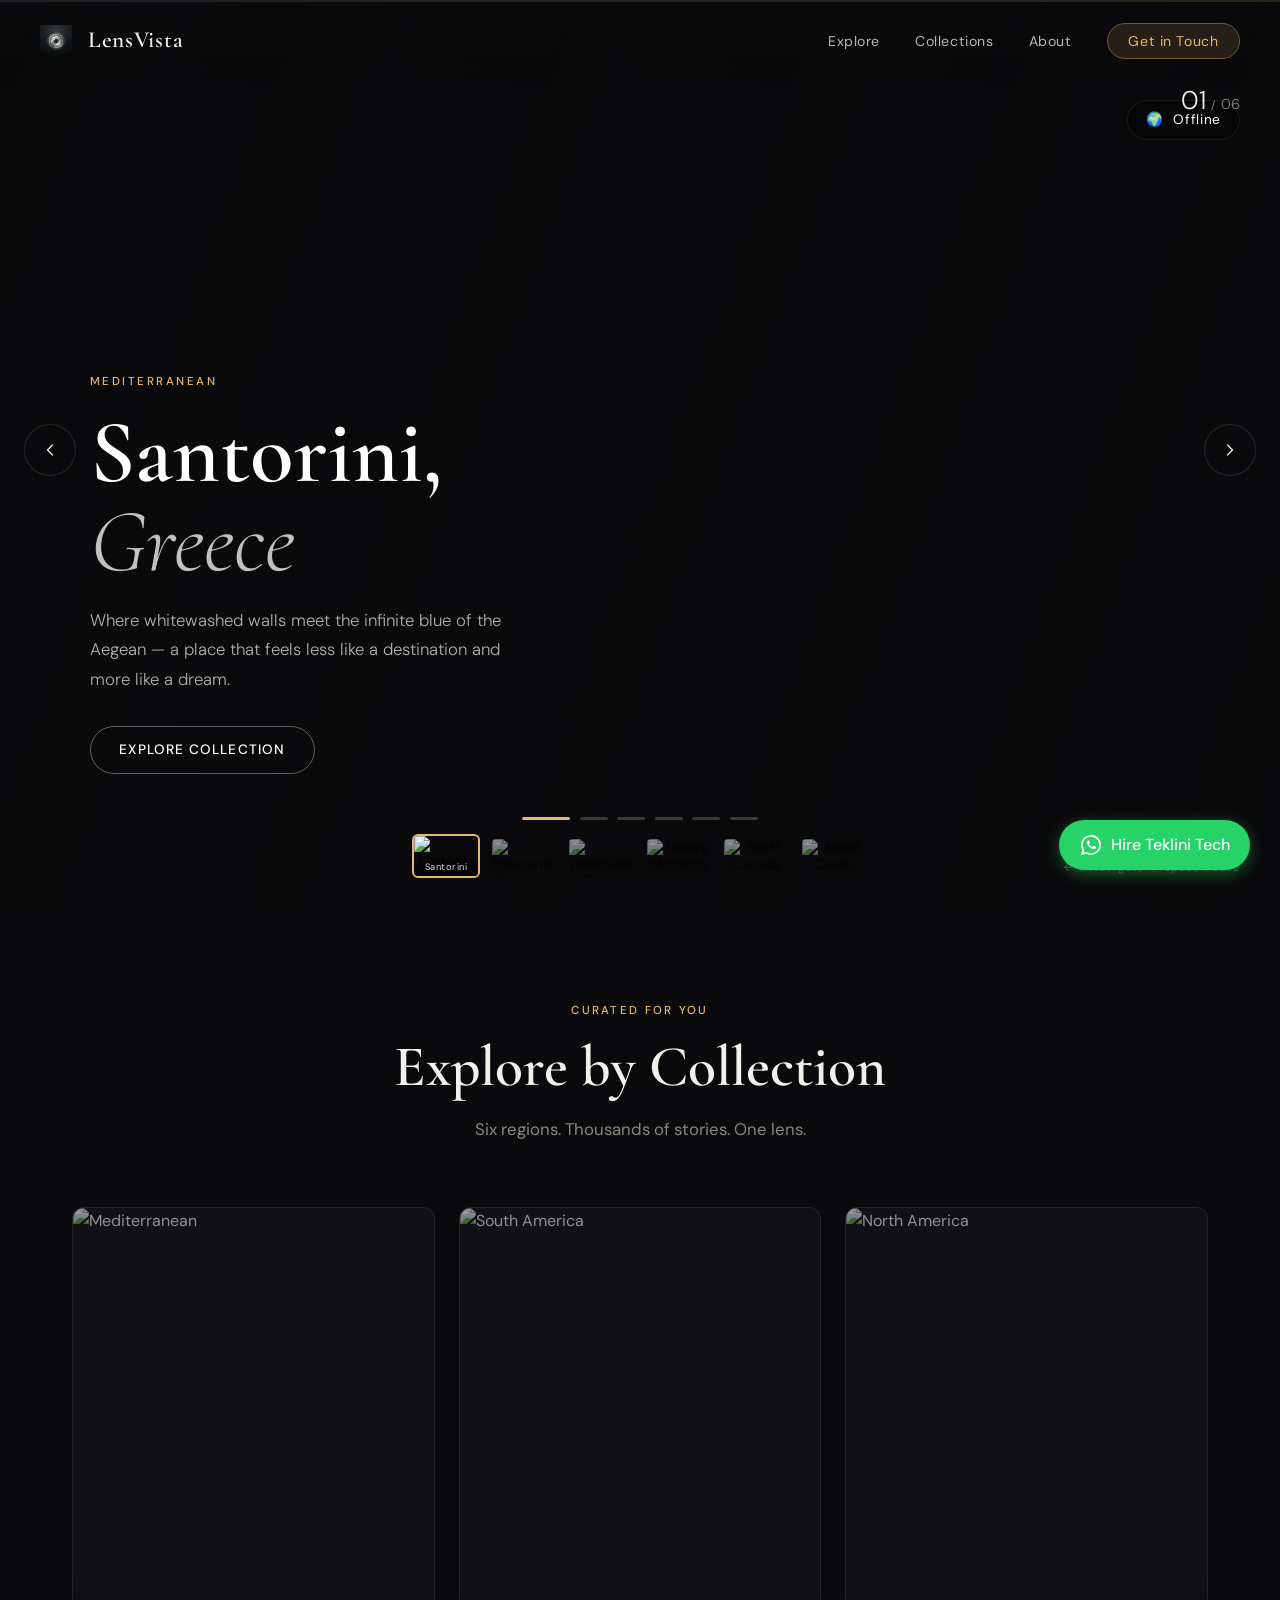
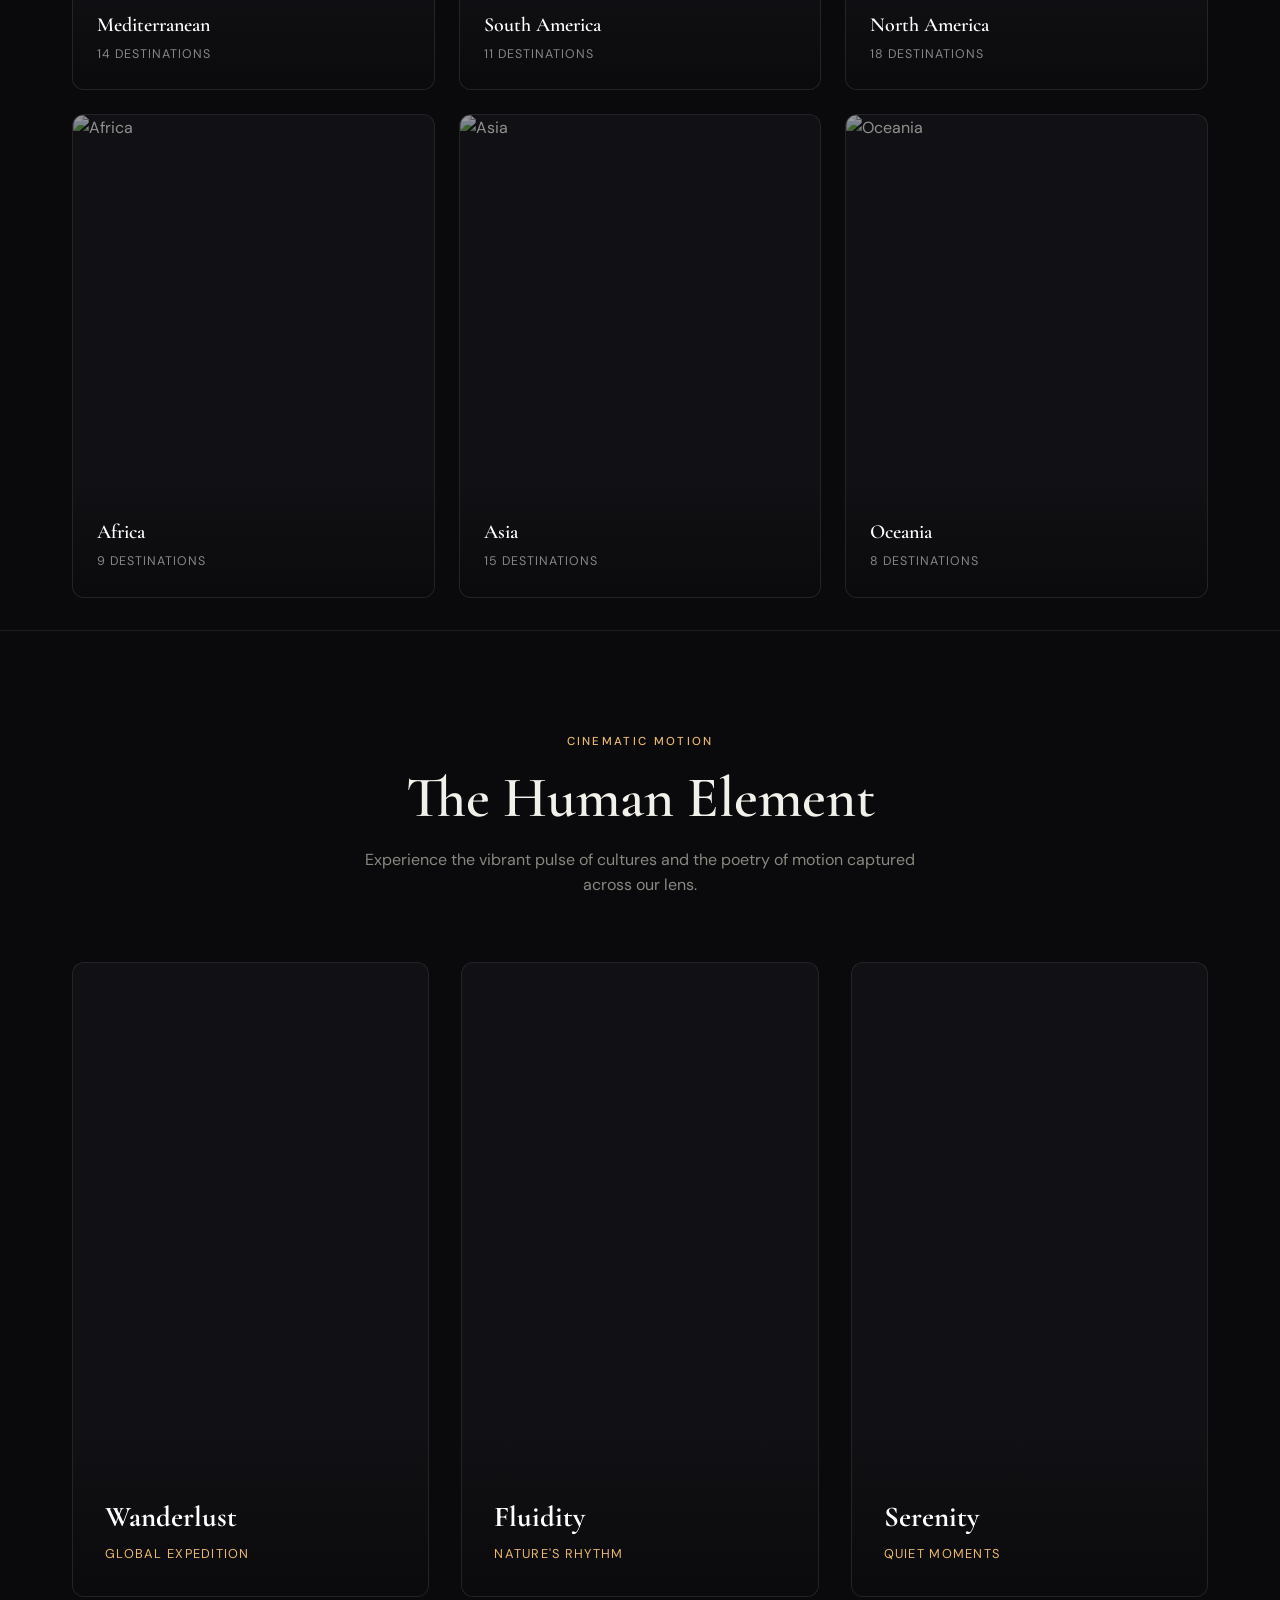
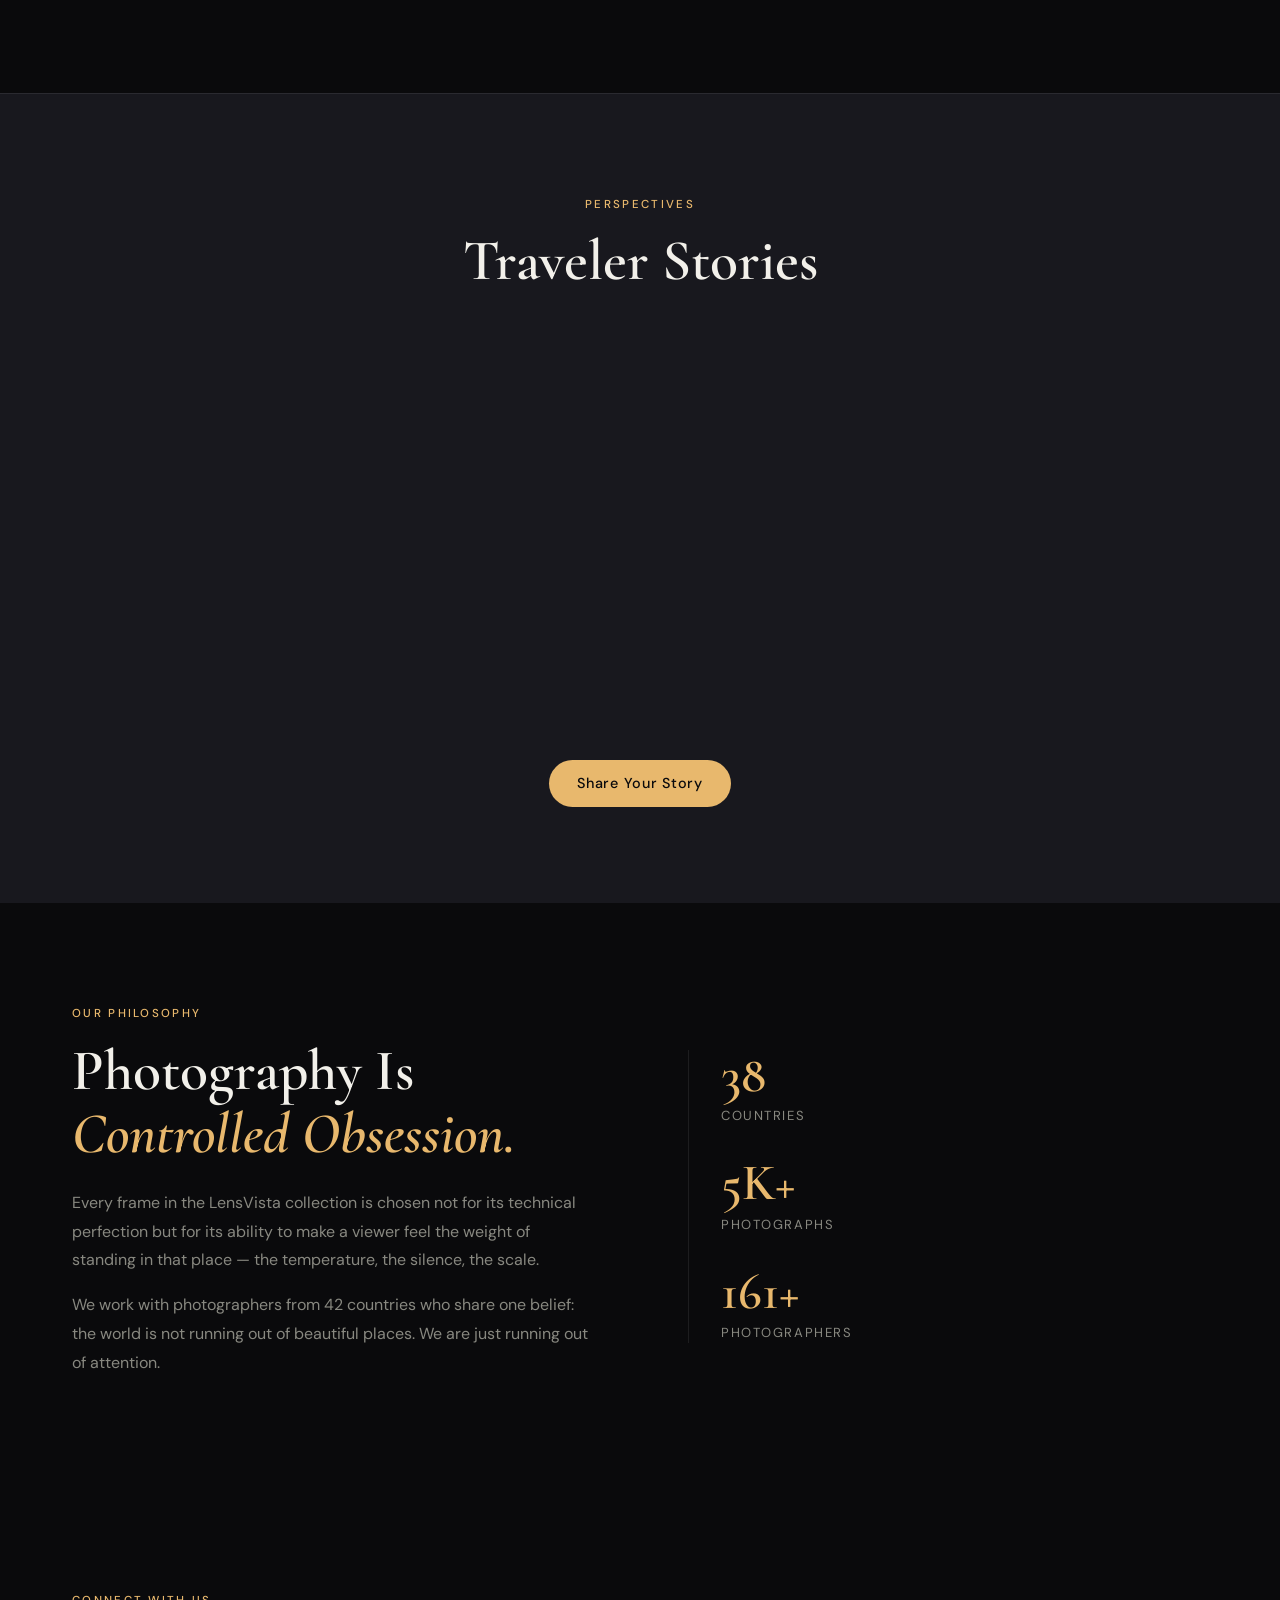
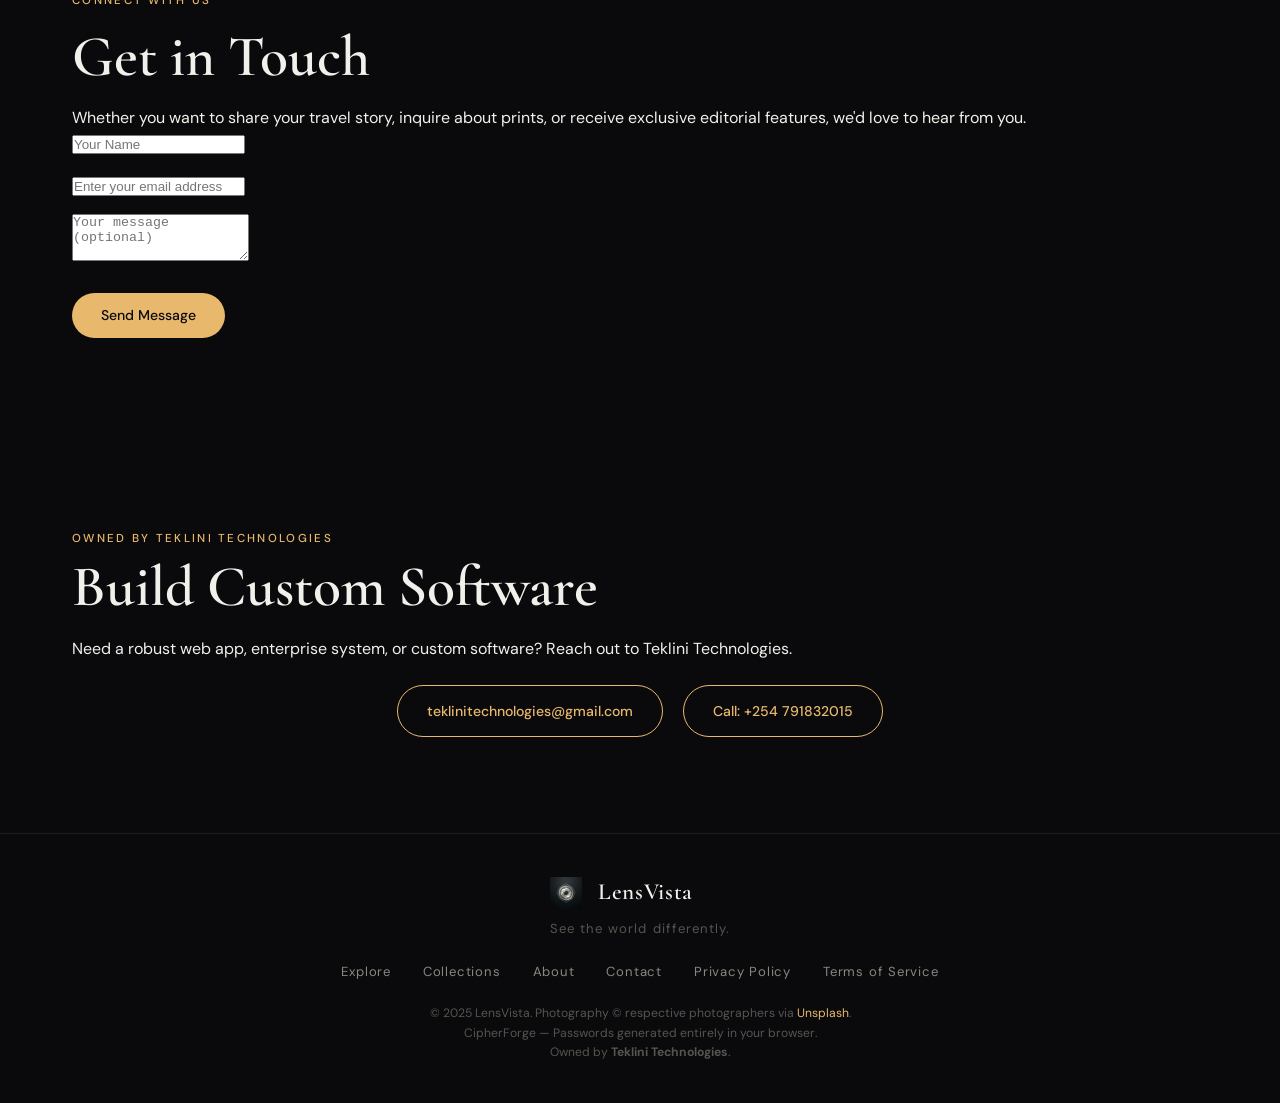
==== commit b9dc5c95: "feat: Add Infinite Marquee, Cinematic Motion Gallery, API Quotes, Collections Routing" ====
--- a/index.html
+++ b/index.html
@@ -70,6 +70,14 @@
       aria-roledescription="carousel"
     >
 
+      <!-- Live Weather Widget (Open Source API Integration) -->
+      <div id="weatherWidget" aria-label="Live weather at destination" style="position: absolute; top: 100px; right: 2.5rem; z-index: 20; color: white; display: flex; align-items: center; justify-content: center; gap: 8px; background: rgba(0,0,0,0.3); padding: 8px 18px; border-radius: 30px; backdrop-filter: blur(8px); -webkit-backdrop-filter: blur(8px); border: 1px solid var(--clr-border); font-family: var(--ff-ui); font-size: 0.85rem; letter-spacing: 0.05em; transition: opacity 0.3s ease;">
+        <span id="weatherTemp" style="display: flex; align-items: center; gap: 8px;">
+          <svg width="16" height="16" viewBox="0 0 24 24" fill="none" stroke="currentColor" stroke-width="2"><path d="M12 2v20M17 5H9.5a3.5 3.5 0 0 0 0 7h5a3.5 3.5 0 0 1 0 7H6"/></svg>
+          Connecting Satellites...
+        </span>
+      </div>
+
       <!-- Auto-play progress bar -->
       <div class="progress-bar" id="progressBar" aria-hidden="true">
         <div class="progress-fill" id="progressFill"></div>
@@ -82,17 +90,7 @@
         <span class="counter-total" id="counterTotal">06</span>
       </div>
 
-      <!-- Pause / Play toggle -->
-      <button
-        class="autoplay-toggle"
-        id="autoplayToggle"
-        aria-label="Pause automatic slideshow"
-        aria-pressed="false"
-        title="Pause / Resume slideshow"
-      >
-        <span class="toggle-icon pause-icon" aria-hidden="true">&#9646;&#9646;</span>
-        <span class="toggle-icon play-icon" aria-hidden="true" style="display:none;">&#9654;</span>
-      </button>
+      <!-- Pause / Play toggle removed to ensure unstoppable automatic sliding -->
 
       <!-- ---- SLIDES TRACK ---- -->
       <div
@@ -116,7 +114,7 @@
             <span class="slide-category">Mediterranean</span>
             <h2 class="slide-title">Santorini,<br /><em>Greece</em></h2>
             <p class="slide-description">Where whitewashed walls meet the infinite blue of the Aegean — a place that feels less like a destination and more like a dream.</p>
-            <a href="#collections" class="slide-cta" tabindex="0">Explore Collection</a>
+            <a href="collections.html#mediterranean" class="slide-cta" tabindex="0">Explore Collection</a>
           </div>
         </div>
 
@@ -135,7 +133,7 @@
             <span class="slide-category">South America</span>
             <h2 class="slide-title">Patagonia,<br /><em>Argentina</em></h2>
             <p class="slide-description">Raw, untamed, and breathtaking — the southernmost wilderness where glaciers meet ancient forests beneath skies that stretch forever.</p>
-            <a href="#collections" class="slide-cta" tabindex="-1">Explore Collection</a>
+            <a href="collections.html#south-america" class="slide-cta" tabindex="-1">Explore Collection</a>
           </div>
         </div>
 
@@ -154,7 +152,7 @@
             <span class="slide-category">East Asia</span>
             <h2 class="slide-title">Zhangjiajie,<br /><em>China</em></h2>
             <p class="slide-description">Towering sandstone pillars shrouded in mist — the landscape that inspired the floating mountains of Avatar and humbles every visitor.</p>
-            <a href="#collections" class="slide-cta" tabindex="-1">Explore Collection</a>
+            <a href="collections.html#asia" class="slide-cta" tabindex="-1">Explore Collection</a>
           </div>
         </div>
 
@@ -173,7 +171,7 @@
             <span class="slide-category">North Africa</span>
             <h2 class="slide-title">Sahara,<br /><em>Morocco</em></h2>
             <p class="slide-description">A sea of shifting dunes that swallows sound and returns silence. The Sahara at golden hour is one of Earth's most humbling spectacles.</p>
-            <a href="#collections" class="slide-cta" tabindex="-1">Explore Collection</a>
+            <a href="collections.html#africa" class="slide-cta" tabindex="-1">Explore Collection</a>
           </div>
         </div>
 
@@ -192,7 +190,7 @@
             <span class="slide-category">North America</span>
             <h2 class="slide-title">Banff,<br /><em>Canada</em></h2>
             <p class="slide-description">Glacial lakes of impossible turquoise, towering Rockies, and forests that seem to belong to another century — Canada's crown jewel.</p>
-            <a href="#collections" class="slide-cta" tabindex="-1">Explore Collection</a>
+            <a href="collections.html#north-america" class="slide-cta" tabindex="-1">Explore Collection</a>
           </div>
         </div>
 
@@ -211,7 +209,7 @@
             <span class="slide-category">Europe</span>
             <h2 class="slide-title">Amalfi Coast,<br /><em>Italy</em></h2>
             <p class="slide-description">Cliffside villages suspended between mountain and sea, where lemons grow wild and every sunset looks hand-painted by a master.</p>
-            <a href="#collections" class="slide-cta" tabindex="-1">Explore Collection</a>
+            <a href="collections.html#mediterranean" class="slide-cta" tabindex="-1">Explore Collection</a>
           </div>
         </div>
 
@@ -303,7 +301,7 @@
         <p class="section-sub">Six regions. Thousands of stories. One lens.</p>
       </div>
       <div class="collections-grid">
-        <div class="collection-card reveal-up" style="--delay:0s">
+        <a href="collections.html#mediterranean" class="collection-card reveal-up" style="--delay:0s; text-decoration: none; display: block;">
           <div class="collection-img">
             <img src="https://images.unsplash.com/photo-1469796466635-455ede028aca?w=600&q=80" alt="Mediterranean" loading="lazy" />
           </div>
@@ -311,8 +309,8 @@
             <h3>Mediterranean</h3>
             <span>14 Destinations</span>
           </div>
-        </div>
-        <div class="collection-card reveal-up" style="--delay:0.1s">
+        </a>
+        <a href="collections.html#south-america" class="collection-card reveal-up" style="--delay:0.1s; text-decoration: none; display: block;">
           <div class="collection-img">
             <img src="https://images.unsplash.com/photo-1501854140801-50d01698950b?w=600&q=80" alt="South America" loading="lazy" />
           </div>
@@ -320,8 +318,8 @@
             <h3>South America</h3>
             <span>11 Destinations</span>
           </div>
-        </div>
-        <div class="collection-card reveal-up" style="--delay:0.2s">
+        </a>
+        <a href="collections.html#north-america" class="collection-card reveal-up" style="--delay:0.2s; text-decoration: none; display: block;">
           <div class="collection-img">
             <img src="https://images.unsplash.com/photo-1476514525535-07fb3b4ae5f1?w=600&q=80" alt="North America" loading="lazy" />
           </div>
@@ -329,8 +327,8 @@
             <h3>North America</h3>
             <span>18 Destinations</span>
           </div>
-        </div>
-        <div class="collection-card reveal-up" style="--delay:0.3s">
+        </a>
+        <a href="collections.html#africa" class="collection-card reveal-up" style="--delay:0.3s; text-decoration: none; display: block;">
           <div class="collection-img">
             <img src="https://images.unsplash.com/photo-1509316785289-025f5b846b35?w=600&q=80" alt="Africa" loading="lazy" />
           </div>
@@ -338,7 +336,219 @@
             <h3>Africa</h3>
             <span>9 Destinations</span>
           </div>
-        </div>
+        </a>
+        <a href="collections.html#asia" class="collection-card reveal-up" style="--delay:0.4s; text-decoration: none; display: block;">
+          <div class="collection-img">
+            <img src="https://images.unsplash.com/photo-1508193638397-1c4234db14d8?w=600&q=80" alt="Asia" loading="lazy" />
+          </div>
+          <div class="collection-info">
+            <h3>Asia</h3>
+            <span>15 Destinations</span>
+          </div>
+        </a>
+        <a href="collections.html#oceania" class="collection-card reveal-up" style="--delay:0.5s; text-decoration: none; display: block;">
+          <div class="collection-img">
+            <img src="https://images.unsplash.com/photo-1528072164453-f4e8ef0d475a?w=600&q=80" alt="Oceania" loading="lazy" />
+          </div>
+          <div class="collection-info">
+            <h3>Oceania</h3>
+            <span>8 Destinations</span>
+          </div>
+        </a>
+      </div>
+    </div>
+  </section>
+
+  <!-- ============================================================
+       MOTION GALLERY (Cinematic People & Culture)
+  ============================================================ -->
+  <section class="motion-section section" id="motion" style="background: var(--clr-base); border-top: 1px solid var(--clr-border); padding-bottom: 6rem;">
+    <div class="container reveal">
+      <div class="section-header text-center" style="margin-bottom: 4rem;">
+        <span class="section-tag">Cinematic Motion</span>
+        <h2 class="section-title">The Human Element</h2>
+        <p style="color: var(--clr-text-muted); max-width: 600px; margin: 1rem auto 0;">Experience the vibrant pulse of cultures and the poetry of motion captured across our lens.</p>
+      </div>
+
+      <div class="motion-grid">
+        <div class="motion-card overlay-dark reveal-up" style="--delay: 0s;">
+          <video autoplay loop muted playsinline class="motion-vid" poster="https://picsum.photos/seed/culture/600/900">
+             <source src="https://storage.googleapis.com/gtv-videos-bucket/sample/ForBiggerJoyrides.mp4" type="video/mp4" />
+          </video>
+          <div class="motion-info">
+            <h3 style="color:white; font-family: var(--ff-display); font-size: 1.8rem; margin-bottom:0.2rem;">Wanderlust</h3>
+            <span style="color: var(--clr-gold); font-size:0.8rem; text-transform:uppercase; letter-spacing:0.1em;">Global Expedition</span>
+          </div>
+        </div>
+
+        <div class="motion-card overlay-dark reveal-up" style="--delay: 0.15s;">
+          <video autoplay loop muted playsinline class="motion-vid" poster="https://picsum.photos/seed/ocean/600/900">
+             <source src="https://storage.googleapis.com/gtv-videos-bucket/sample/ForBiggerBlazes.mp4" type="video/mp4" />
+          </video>
+          <div class="motion-info">
+            <h3 style="color:white; font-family: var(--ff-display); font-size: 1.8rem; margin-bottom:0.2rem;">Fluidity</h3>
+            <span style="color: var(--clr-gold); font-size:0.8rem; text-transform:uppercase; letter-spacing:0.1em;">Nature's Rhythm</span>
+          </div>
+        </div>
+
+        <div class="motion-card overlay-dark reveal-up" style="--delay: 0.3s;">
+          <video autoplay loop muted playsinline class="motion-vid" poster="https://picsum.photos/seed/mountains/600/900">
+             <source src="https://storage.googleapis.com/gtv-videos-bucket/sample/ForBiggerEscapes.mp4" type="video/mp4" />
+          </video>
+          <div class="motion-info">
+            <h3 style="color:white; font-family: var(--ff-display); font-size: 1.8rem; margin-bottom:0.2rem;">Serenity</h3>
+            <span style="color: var(--clr-gold); font-size:0.8rem; text-transform:uppercase; letter-spacing:0.1em;">Quiet Moments</span>
+          </div>
+        </div>
+      </div>
+    </div>
+  </section>
+
+  <!-- ============================================================
+       STORIES & PERSPECTIVES (Testimonials & Quote API)
+  ============================================================ -->
+  <section class="testimonials-section section" id="stories" style="background: var(--clr-surface-2); border-top: 1px solid var(--clr-border);">
+    <div class="container reveal">
+      <div class="section-header text-center" style="margin-bottom: 3rem;">
+        <span class="section-tag">Perspectives</span>
+        <h2 class="section-title">Traveler Stories</h2>
+      </div>
+      
+      <div class="stories-marquee-wrapper">
+        <div class="stories-track">
+          <!-- STORY 1 -->
+          <div class="story-card">
+            <div style="color: var(--clr-gold); font-size: 1.5rem; margin-bottom: 1rem;">&#10077;</div>
+            <p style="color: var(--clr-text-muted); font-style: italic; margin-bottom: 1.5rem;">"LensVista completely transformed how I see the world. The curated destinations helped me plan the perfect visual journey through Patagonia."</p>
+            <div style="display: flex; align-items: center; gap: 1rem;">
+              <img src="https://images.unsplash.com/photo-1507003211169-0a1dd7228f2d?w=100&q=80" alt="David Chen" style="width: 40px; height: 40px; border-radius: 50%; object-fit: cover;" />
+              <div>
+                <div style="font-family: var(--ff-ui); font-size: 0.9rem; font-weight: 500;">David Chen</div>
+                <div style="font-family: var(--ff-ui); font-size: 0.75rem; color: var(--clr-text-faint);">Travel Photographer</div>
+              </div>
+            </div>
+          </div>
+          <!-- STORY 2 -->
+          <div class="story-card">
+            <div style="color: var(--clr-gold); font-size: 1.5rem; margin-bottom: 1rem;">&#10077;</div>
+            <p style="color: var(--clr-text-muted); font-style: italic; margin-bottom: 1.5rem;">"Every photograph tells a breathtaking narrative. My last trip to Santorini was inspired directly by the curated gallery here."</p>
+            <div style="display: flex; align-items: center; gap: 1rem;">
+              <img src="https://images.unsplash.com/photo-1438761681033-6461ffad8d80?w=100&q=80" alt="Elena Rostova" style="width: 40px; height: 40px; border-radius: 50%; object-fit: cover;" />
+              <div>
+                <div style="font-family: var(--ff-ui); font-size: 0.9rem; font-weight: 500;">Elena Rostova</div>
+                <div style="font-family: var(--ff-ui); font-size: 0.75rem; color: var(--clr-text-faint);">Digital Nomad</div>
+              </div>
+            </div>
+          </div>
+          <!-- STORY 3 -->
+          <div class="story-card">
+            <div style="color: var(--clr-gold); font-size: 1.5rem; margin-bottom: 1rem;">&#10077;</div>
+            <p style="color: var(--clr-text-muted); font-style: italic; margin-bottom: 1.5rem;">"The quiet beauty of Kyoto was captured perfectly. LensVista is my go-to for finding authentic, uncrowded spots in East Asia."</p>
+            <div style="display: flex; align-items: center; gap: 1rem;">
+              <img src="https://images.unsplash.com/photo-1500648767791-00dcc994a43e?w=100&q=80" alt="Kenji Ito" style="width: 40px; height: 40px; border-radius: 50%; object-fit: cover;" />
+              <div>
+                <div style="font-family: var(--ff-ui); font-size: 0.9rem; font-weight: 500;">Kenji Ito</div>
+                <div style="font-family: var(--ff-ui); font-size: 0.75rem; color: var(--clr-text-faint);">Architect</div>
+              </div>
+            </div>
+          </div>
+          <!-- STORY 4 -->
+          <div class="story-card">
+            <div style="color: var(--clr-gold); font-size: 1.5rem; margin-bottom: 1rem;">&#10077;</div>
+            <p style="color: var(--clr-text-muted); font-style: italic; margin-bottom: 1.5rem;">"I found the inspiration for my African safari on this very platform. An absolute visual goldmine for global explorers."</p>
+            <div style="display: flex; align-items: center; gap: 1rem;">
+              <img src="https://images.unsplash.com/photo-1531123897727-8f129e1688ce?w=100&q=80" alt="Amina Diallo" style="width: 40px; height: 40px; border-radius: 50%; object-fit: cover;" />
+              <div>
+                <div style="font-family: var(--ff-ui); font-size: 0.9rem; font-weight: 500;">Amina Diallo</div>
+                <div style="font-family: var(--ff-ui); font-size: 0.75rem; color: var(--clr-text-faint);">Explorer</div>
+              </div>
+            </div>
+          </div>
+          <!-- STORY 5 -->
+          <div class="story-card">
+            <div style="color: var(--clr-gold); font-size: 1.5rem; margin-bottom: 1rem;">&#10077;</div>
+            <p style="color: var(--clr-text-muted); font-style: italic; margin-bottom: 1.5rem;">"As a landscape painter, LensVista's high-fidelity curation of Banff gives me constant reference material without leaving my studio."</p>
+            <div style="display: flex; align-items: center; gap: 1rem;">
+              <img src="https://images.unsplash.com/photo-1544005313-94ddf0286df2?w=100&q=80" alt="Sarah Jenkins" style="width: 40px; height: 40px; border-radius: 50%; object-fit: cover;" />
+              <div>
+                <div style="font-family: var(--ff-ui); font-size: 0.9rem; font-weight: 500;">Sarah Jenkins</div>
+                <div style="font-family: var(--ff-ui); font-size: 0.75rem; color: var(--clr-text-faint);">Visual Artist</div>
+              </div>
+            </div>
+          </div>
+          <!-- API QUOTE -->
+          <div class="story-card" style="background: rgba(232,184,109,0.05); border: 1px solid rgba(232,184,109,0.2); display: flex; flex-direction: column; justify-content: center;">
+            <div style="text-transform: uppercase; font-size: 0.75rem; letter-spacing: 0.1em; color: var(--clr-gold); margin-bottom: 1rem;">LensVista API Inspire</div>
+            <p class="api-quote-text" style="font-family: var(--ff-display); font-size: 1.6rem; line-height: 1.3; color: var(--clr-white); margin-bottom: 1rem;">Loading inspiration...</p>
+            <div class="api-quote-author" style="font-family: var(--ff-ui); font-size: 0.85rem; color: var(--clr-text-muted);"></div>
+          </div>
+
+          <!-- ================= DUPLICATE SET FOR INFINITE CSS SCROLL LOOP ================= -->
+          <div class="story-card">
+            <div style="color: var(--clr-gold); font-size: 1.5rem; margin-bottom: 1rem;">&#10077;</div>
+            <p style="color: var(--clr-text-muted); font-style: italic; margin-bottom: 1.5rem;">"LensVista completely transformed how I see the world. The curated destinations helped me plan the perfect visual journey through Patagonia."</p>
+            <div style="display: flex; align-items: center; gap: 1rem;">
+              <img src="https://images.unsplash.com/photo-1507003211169-0a1dd7228f2d?w=100&q=80" alt="David Chen" style="width: 40px; height: 40px; border-radius: 50%; object-fit: cover;" />
+              <div>
+                <div style="font-family: var(--ff-ui); font-size: 0.9rem; font-weight: 500;">David Chen</div>
+                <div style="font-family: var(--ff-ui); font-size: 0.75rem; color: var(--clr-text-faint);">Travel Photographer</div>
+              </div>
+            </div>
+          </div>
+          <div class="story-card">
+            <div style="color: var(--clr-gold); font-size: 1.5rem; margin-bottom: 1rem;">&#10077;</div>
+            <p style="color: var(--clr-text-muted); font-style: italic; margin-bottom: 1.5rem;">"Every photograph tells a breathtaking narrative. My last trip to Santorini was inspired directly by the curated gallery here."</p>
+            <div style="display: flex; align-items: center; gap: 1rem;">
+              <img src="https://images.unsplash.com/photo-1438761681033-6461ffad8d80?w=100&q=80" alt="Elena Rostova" style="width: 40px; height: 40px; border-radius: 50%; object-fit: cover;" />
+              <div>
+                <div style="font-family: var(--ff-ui); font-size: 0.9rem; font-weight: 500;">Elena Rostova</div>
+                <div style="font-family: var(--ff-ui); font-size: 0.75rem; color: var(--clr-text-faint);">Digital Nomad</div>
+              </div>
+            </div>
+          </div>
+          <div class="story-card">
+            <div style="color: var(--clr-gold); font-size: 1.5rem; margin-bottom: 1rem;">&#10077;</div>
+            <p style="color: var(--clr-text-muted); font-style: italic; margin-bottom: 1.5rem;">"The quiet beauty of Kyoto was captured perfectly. LensVista is my go-to for finding authentic, uncrowded spots in East Asia."</p>
+            <div style="display: flex; align-items: center; gap: 1rem;">
+              <img src="https://images.unsplash.com/photo-1500648767791-00dcc994a43e?w=100&q=80" alt="Kenji Ito" style="width: 40px; height: 40px; border-radius: 50%; object-fit: cover;" />
+              <div>
+                <div style="font-family: var(--ff-ui); font-size: 0.9rem; font-weight: 500;">Kenji Ito</div>
+                <div style="font-family: var(--ff-ui); font-size: 0.75rem; color: var(--clr-text-faint);">Architect</div>
+              </div>
+            </div>
+          </div>
+          <div class="story-card">
+            <div style="color: var(--clr-gold); font-size: 1.5rem; margin-bottom: 1rem;">&#10077;</div>
+            <p style="color: var(--clr-text-muted); font-style: italic; margin-bottom: 1.5rem;">"I found the inspiration for my African safari on this very platform. An absolute visual goldmine for global explorers."</p>
+            <div style="display: flex; align-items: center; gap: 1rem;">
+              <img src="https://images.unsplash.com/photo-1531123897727-8f129e1688ce?w=100&q=80" alt="Amina Diallo" style="width: 40px; height: 40px; border-radius: 50%; object-fit: cover;" />
+              <div>
+                <div style="font-family: var(--ff-ui); font-size: 0.9rem; font-weight: 500;">Amina Diallo</div>
+                <div style="font-family: var(--ff-ui); font-size: 0.75rem; color: var(--clr-text-faint);">Explorer</div>
+              </div>
+            </div>
+          </div>
+          <div class="story-card">
+            <div style="color: var(--clr-gold); font-size: 1.5rem; margin-bottom: 1rem;">&#10077;</div>
+            <p style="color: var(--clr-text-muted); font-style: italic; margin-bottom: 1.5rem;">"As a landscape painter, LensVista's high-fidelity curation of Banff gives me constant reference material without leaving my studio."</p>
+            <div style="display: flex; align-items: center; gap: 1rem;">
+              <img src="https://images.unsplash.com/photo-1544005313-94ddf0286df2?w=100&q=80" alt="Sarah Jenkins" style="width: 40px; height: 40px; border-radius: 50%; object-fit: cover;" />
+              <div>
+                <div style="font-family: var(--ff-ui); font-size: 0.9rem; font-weight: 500;">Sarah Jenkins</div>
+                <div style="font-family: var(--ff-ui); font-size: 0.75rem; color: var(--clr-text-faint);">Visual Artist</div>
+              </div>
+            </div>
+          </div>
+          <div class="story-card" style="background: rgba(232,184,109,0.05); border: 1px solid rgba(232,184,109,0.2); display: flex; flex-direction: column; justify-content: center;">
+            <div style="text-transform: uppercase; font-size: 0.75rem; letter-spacing: 0.1em; color: var(--clr-gold); margin-bottom: 1rem;">LensVista API Inspire</div>
+            <p class="api-quote-text" style="font-family: var(--ff-display); font-size: 1.6rem; line-height: 1.3; color: var(--clr-white); margin-bottom: 1rem;">Loading inspiration...</p>
+            <div class="api-quote-author" style="font-family: var(--ff-ui); font-size: 0.85rem; color: var(--clr-text-muted);"></div>
+          </div>
+        </div>
+      </div>
+      
+      <div style="text-align: center; margin-top: 3.5rem;">
+        <a href="mailto:teklinitechnologies@gmail.com?subject=My LensVista Story" class="btn-subscribe" style="padding: 12px 28px; font-size: 0.9rem; letter-spacing: 0.05em; text-decoration: none; display: inline-block;">Share Your Story</a>
       </div>
     </div>
   </section>
@@ -356,15 +566,15 @@
       </div>
       <div class="about-stats">
         <div class="stat-item">
-          <span class="stat-n">42</span>
+          <span class="stat-n"><span class="counter" data-target="42">0</span></span>
           <span class="stat-l">Countries</span>
         </div>
         <div class="stat-item">
-          <span class="stat-n">6K+</span>
+          <span class="stat-n"><span class="counter" data-target="6">0</span>K+</span>
           <span class="stat-l">Photographs</span>
         </div>
         <div class="stat-item">
-          <span class="stat-n">180+</span>
+          <span class="stat-n"><span class="counter" data-target="180">0</span>+</span>
           <span class="stat-l">Photographers</span>
         </div>
       </div>
@@ -374,16 +584,31 @@
   <!-- ============================================================
        CONTACT SECTION
   ============================================================ -->
-  <section class="contact-section section" id="contact">
-    <div class="container contact-inner reveal">
-      <span class="section-tag">Stay Connected</span>
-      <h2 class="section-title">Never Miss a Frame.</h2>
-      <p class="contact-sub">Subscribe to receive curated photography collections, travel stories, and behind-the-lens insights delivered monthly.</p>
-      <div class="subscribe-form">
-        <input type="email" id="emailInput" placeholder="Your email address" aria-label="Email address for newsletter" />
-        <button class="btn-subscribe" id="subscribeBtn" type="button">Subscribe</button>
-      </div>
-      <p class="form-feedback" id="formFeedback" aria-live="polite"></p>
+  <section class="signup-section section" id="contact">
+    <div class="container signup-inner reveal">
+      <div class="signup-content">
+        <span class="section-tag">Connect With Us</span>
+        <h2 class="section-title">Get in Touch</h2>
+        <p class="section-description">
+          Whether you want to share your travel story, inquire about prints, or receive exclusive editorial features, we'd love to hear from you.
+        </p>
+        <form class="signup-form" id="subscribeForm" novalidate>
+          <div class="form-group" style="margin-bottom: 1rem;">
+            <input type="text" id="nameInput" class="form-input" placeholder="Your Name" />
+          </div>
+          <div class="form-group" style="margin-bottom: 1rem;">
+            <input type="email" id="emailInput" class="form-input" placeholder="Enter your email address" required />
+            <span class="form-error" id="emailError" aria-live="polite"></span>
+          </div>
+          <div class="form-group" style="margin-bottom: 1.5rem;">
+            <textarea id="messageInput" class="form-input" placeholder="Your message (optional)" rows="3" style="resize: vertical;"></textarea>
+          </div>
+          <button type="submit" class="btn-subscribe">Send Message</button>
+        </form>
+        <p class="form-success" id="formSuccess" aria-live="polite" style="display: none;">
+          Thank you for reaching out. We will connect with you soon!
+        </p>
+      </div>
     </div>
   </section>
 
@@ -396,8 +621,8 @@
       <h2 class="section-title">Build Custom Software</h2>
       <p style="margin-bottom: 24px; color: var(--text-muted);">Need a robust web app, enterprise system, or custom software? Reach out to Teklini Technologies.</p>
       <div style="display: flex; gap: 20px; justify-content: center; flex-wrap: wrap;">
-        <a href="mailto:teklinitechnologies@gmail.com" class="slide-cta" style="border: 1px solid var(--accent); color: var(--accent);">teklinitechnologies@gmail.com</a>
-        <a href="tel:+254791832015" class="slide-cta" style="border: 1px solid var(--accent); color: var(--accent);">Call: +254 791832015</a>
+        <a href="mailto:teklinitechnologies@gmail.com" class="btn-subscribe" style="background: transparent; border: 1px solid var(--clr-gold); color: var(--clr-gold);">teklinitechnologies@gmail.com</a>
+        <a href="tel:+254791832015" class="btn-subscribe" style="background: transparent; border: 1px solid var(--clr-gold); color: var(--clr-gold);">Call: +254 791832015</a>
       </div>
     </div>
   </section>
@@ -419,11 +644,12 @@
         <a href="#collections">Collections</a>
         <a href="#about">About</a>
         <a href="#contact">Contact</a>
+        <a href="privacy.html">Privacy Policy</a>
+        <a href="terms.html">Terms of Service</a>
       </div>
       <p class="footer-copy">
         &copy; 2025 LensVista. Photography &copy; respective photographers via
-        <a href="https://unsplash.com" target="_blank" rel="noopener noreferrer">Unsplash</a>.
-        Built with HTML5, CSS3 &amp; Vanilla JavaScript.<br/>
+        <a href="https://unsplash.com" target="_blank" rel="noopener noreferrer">Unsplash</a>.<br/>
         CipherForge — Passwords generated entirely in your browser.<br/>
         Owned by <strong>Teklini Technologies</strong>.
       </p>
--- a/style.css
+++ b/style.css
@@ -754,57 +754,181 @@
   opacity: 0.4;
 }
 
-/* ---------- COLLECTIONS SECTION ---------- */
-
+/* ---------- COLLECTIONS SECTION ---------- *//* ============================================================
+   7. COLLECTIONS (Directory Previews)
+============================================================ */
 .collections-section {
-  background: var(--clr-surface);
-}
-
+  padding-bottom: 2rem;
+}
 .collections-grid {
   display: grid;
-  grid-template-columns: repeat(4, 1fr);
-  gap: 1.2rem;
-}
-
+  grid-template-columns: repeat(auto-fit, minmax(280px, 1fr));
+  gap: 24px;
+}
 .collection-card {
   position: relative;
+  aspect-ratio: 3/4;
   border-radius: var(--radius);
   overflow: hidden;
-  aspect-ratio: 3/4;
+  border: 1px solid var(--clr-border);
   cursor: pointer;
-  background: var(--clr-surface-2);
-}
-
+  background: var(--clr-surface);
+  transition: transform 0.5s var(--ease), border-color 0.4s ease;
+}
+.collection-card:hover {
+  transform: translateY(-8px);
+  border-color: var(--clr-gold);
+}
 .collection-img {
   position: absolute;
   inset: 0;
-  transition: transform 0.7s var(--ease);
-}
-
+  z-index: 1;
+}
 .collection-img img {
   width: 100%;
   height: 100%;
   object-fit: cover;
-  filter: brightness(0.65);
-  transition: filter var(--transition);
-}
-
-.collection-card:hover .collection-img {
-  transform: scale(1.06);
-}
-
+  transition: transform 0.8s var(--ease), filter 0.5s ease;
+  filter: brightness(0.6) saturate(0.8);
+}
 .collection-card:hover .collection-img img {
-  filter: brightness(0.8);
-}
-
+  transform: scale(1.08);
+  filter: brightness(0.9) saturate(1.1);
+}
 .collection-info {
   position: absolute;
   bottom: 0;
   left: 0;
   right: 0;
-  padding: 2rem 1.2rem 1.2rem;
-  background: linear-gradient(to top, rgba(10,10,12,0.9), transparent);
+  padding: 40px 24px 24px;
+  background: linear-gradient(
+    to top,
+    rgba(10, 10, 12, 0.95) 0%,
+    rgba(10, 10, 12, 0) 100%
+  );
   z-index: 2;
+}
+.collection-info h3 {
+  font-family: var(--ff-display);
+  font-size: 1.8rem;
+  color: var(--clr-white);
+  line-height: 1.1;
+  margin-bottom: 4px;
+}
+.collection-info span {
+  font-size: 0.75rem;
+  text-transform: uppercase;
+  letter-spacing: 0.1em;
+  color: var(--clr-gold);
+}
+
+/* ============================================================
+   8. CINEMATIC MOTION GALLERY
+============================================================ */
+.motion-grid {
+  display: grid;
+  grid-template-columns: repeat(auto-fit, minmax(300px, 1fr));
+  gap: 2rem;
+}
+.motion-card {
+  position: relative;
+  aspect-ratio: 9/16;
+  border-radius: var(--radius);
+  overflow: hidden;
+  border: 1px solid var(--clr-border);
+  transition: transform 0.6s var(--ease), box-shadow 0.6s var(--ease);
+  cursor: crosshair;
+  background: var(--clr-surface);
+}
+.motion-card:hover {
+  transform: translateY(-10px);
+  box-shadow: 0 20px 40px rgba(0,0,0,0.6);
+  border-color: var(--clr-gold);
+}
+.motion-vid {
+  position: absolute;
+  top: 0;
+  left: 0;
+  width: 100%;
+  height: 100%;
+  object-fit: cover;
+  z-index: 1;
+  transition: filter 0.6s var(--ease), transform 0.8s var(--ease);
+  filter: brightness(0.65) saturate(0.8);
+}
+.motion-card:hover .motion-vid {
+  filter: brightness(0.85) saturate(1.1);
+  transform: scale(1.05);
+}
+.motion-info {
+  position: absolute;
+  bottom: 0;
+  left: 0;
+  right: 0;
+  padding: 4rem 2rem 2rem;
+  background: linear-gradient(to top, rgba(10,10,12,0.95) 0%, rgba(10,10,12,0) 100%);
+  z-index: 2;
+  display: flex;
+  flex-direction: column;
+  justify-content: flex-end;
+}
+
+/* ============================================================
+   9. CONTINUOUS STORIES MARQUEE
+============================================================ */
+.stories-marquee-wrapper {
+  overflow: hidden;
+  width: 100%;
+  position: relative;
+  /* Smooth fade at the edges */
+  mask-image: linear-gradient(to right, transparent, black 10%, black 90%, transparent);
+  -webkit-mask-image: linear-gradient(to right, transparent, black 10%, black 90%, transparent);
+  padding: 1rem 0 2rem;
+}
+
+.stories-track {
+  display: flex;
+  gap: 2rem;
+  width: max-content;
+  animation: scrollMarquee 45s linear infinite;
+  will-change: transform;
+}
+
+.stories-track:hover {
+  animation-play-state: paused;
+}
+
+@keyframes scrollMarquee {
+  0% {
+    transform: translateX(0);
+  }
+  100% {
+    /* Since we duplicate the exact track of 6 items (5 stories + 1 quote component) 
+       inside the flexbox, we move left by exactly half the total width plus half the gap 
+       to create a seamless loop visually. */
+    transform: translateX(calc(-50% - 1rem));
+  }
+}
+
+.story-card {
+  width: 380px;
+  flex-shrink: 0;
+  background: rgba(255,255,255,0.03);
+  padding: 2rem;
+  border-radius: var(--radius);
+  border: 1px solid var(--clr-border);
+  transition: transform 0.4s var(--ease), border-color 0.4s var(--ease);
+  cursor: grab;
+}
+
+.story-card:hover {
+  transform: translateY(-8px);
+  border-color: var(--clr-gold);
+  box-shadow: 0 10px 30px rgba(0,0,0,0.5);
+}
+
+.story-card:active {
+  cursor: grabbing;
 }
 
 .collection-info h3 {
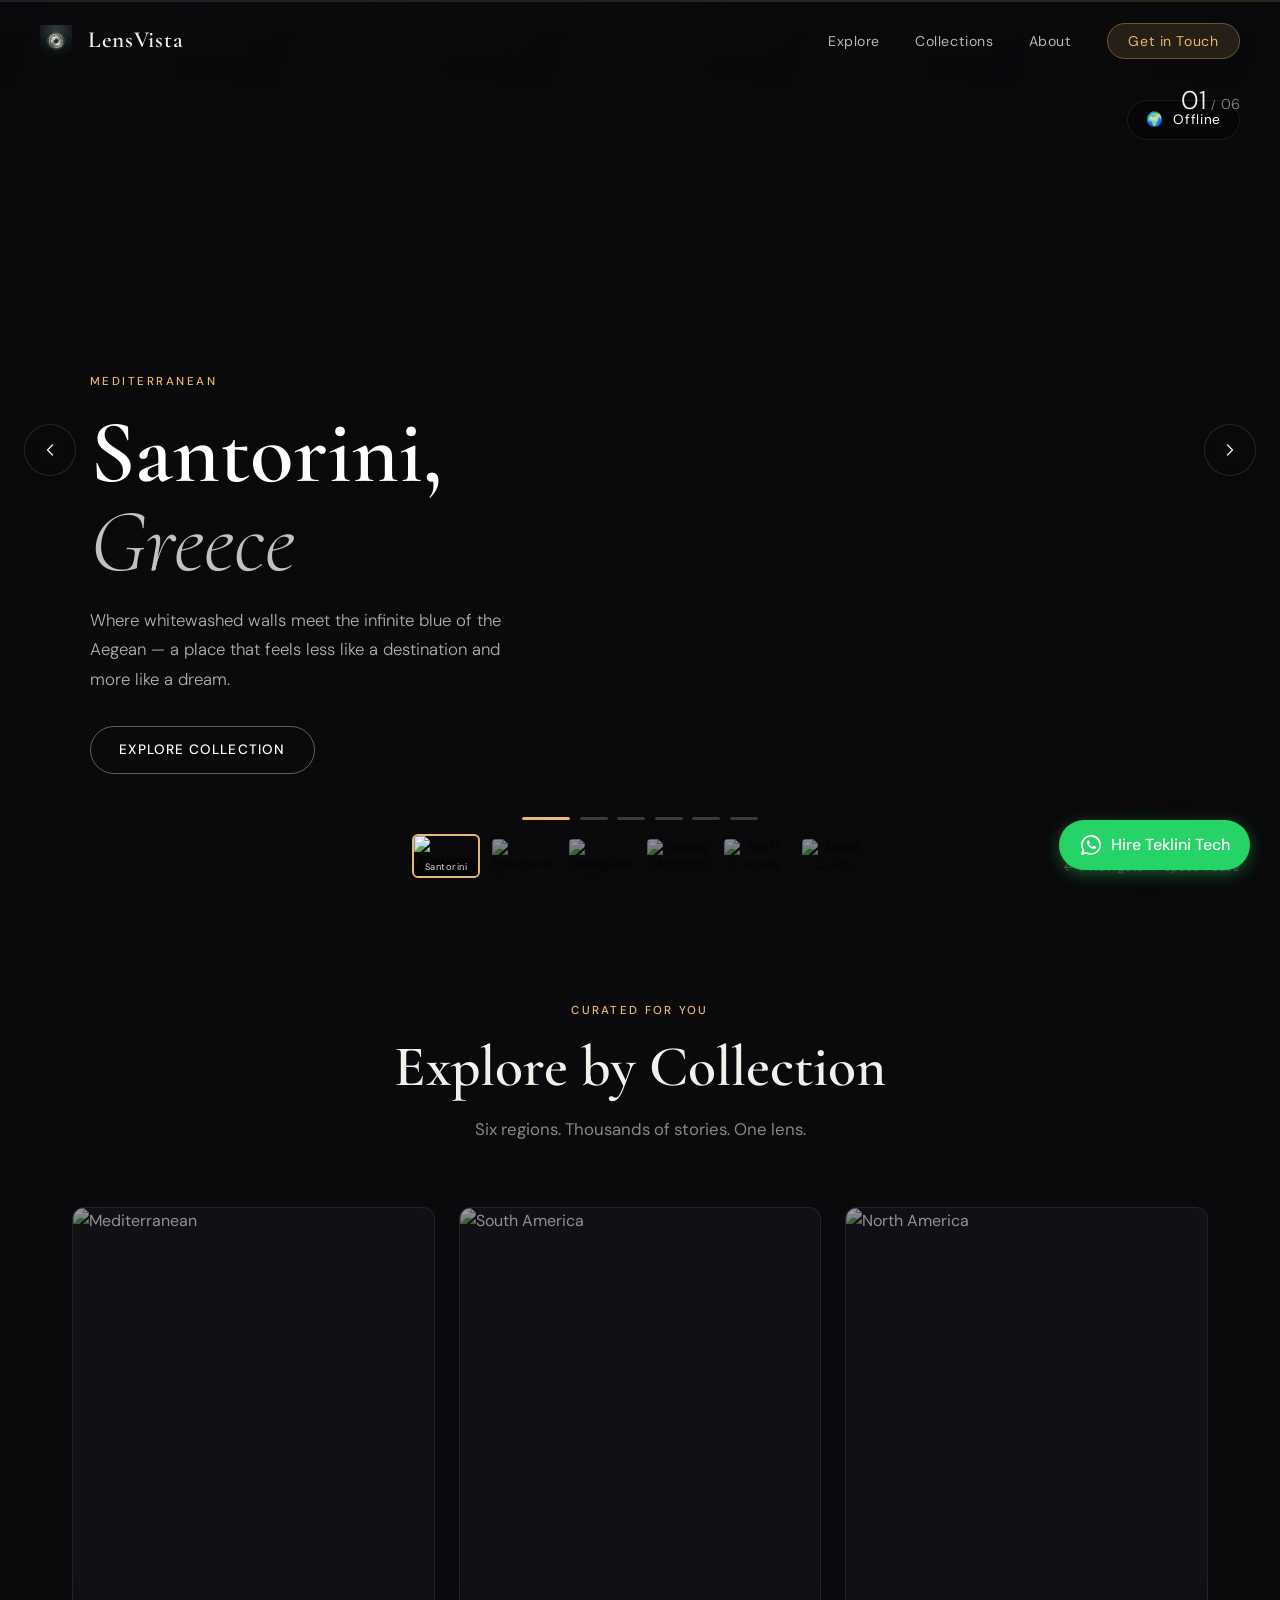
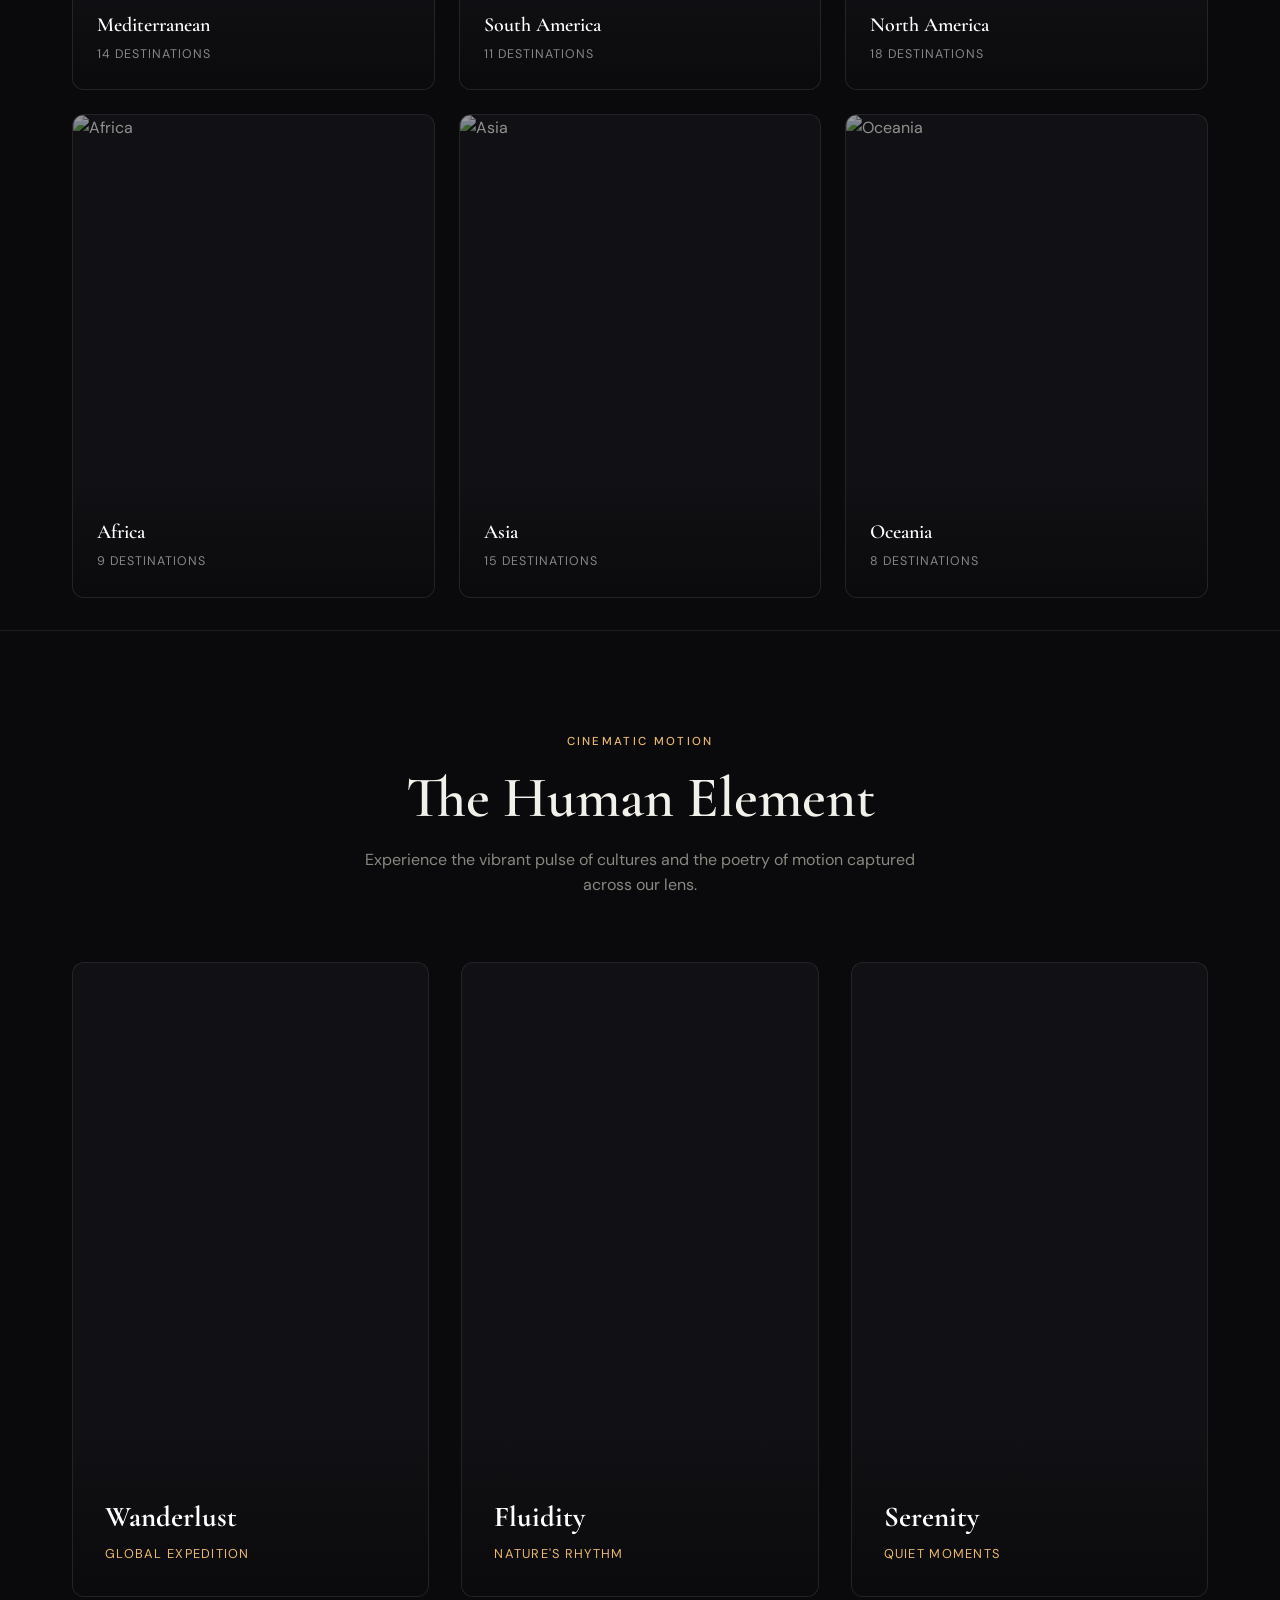
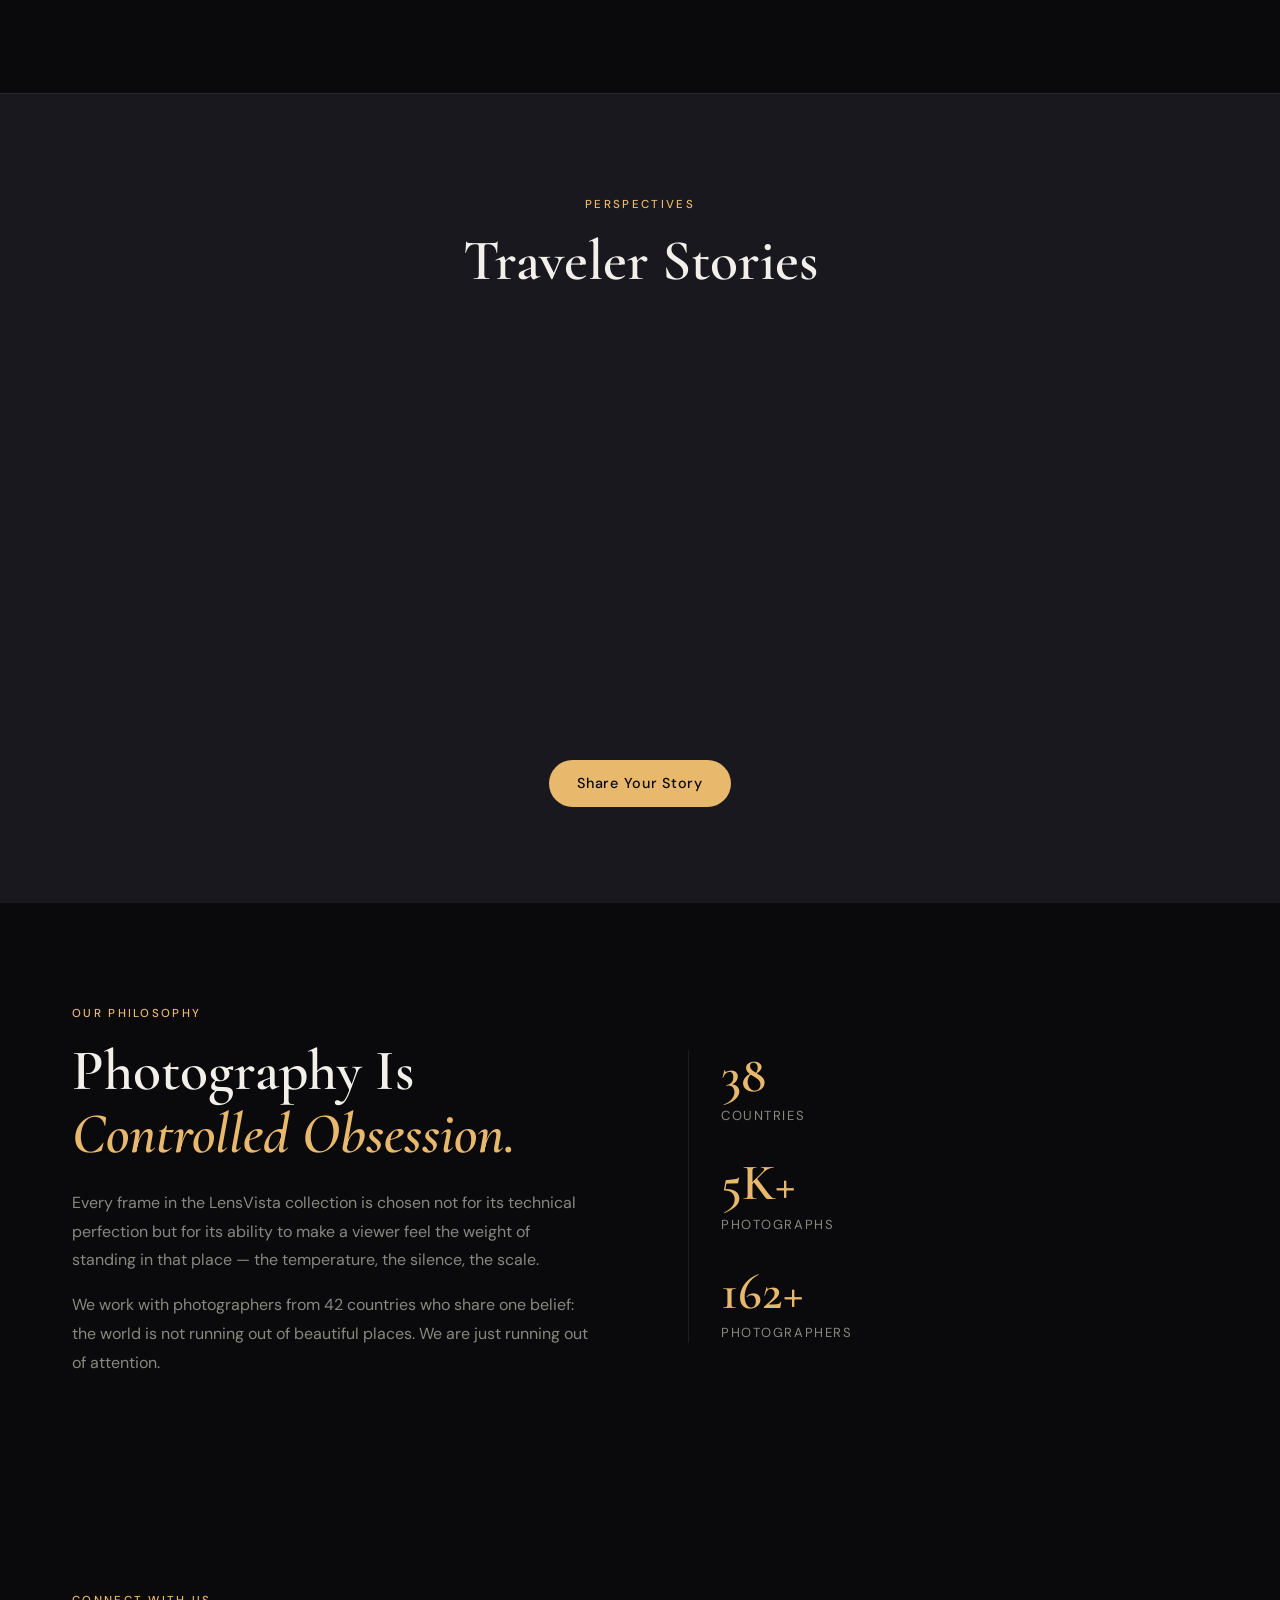
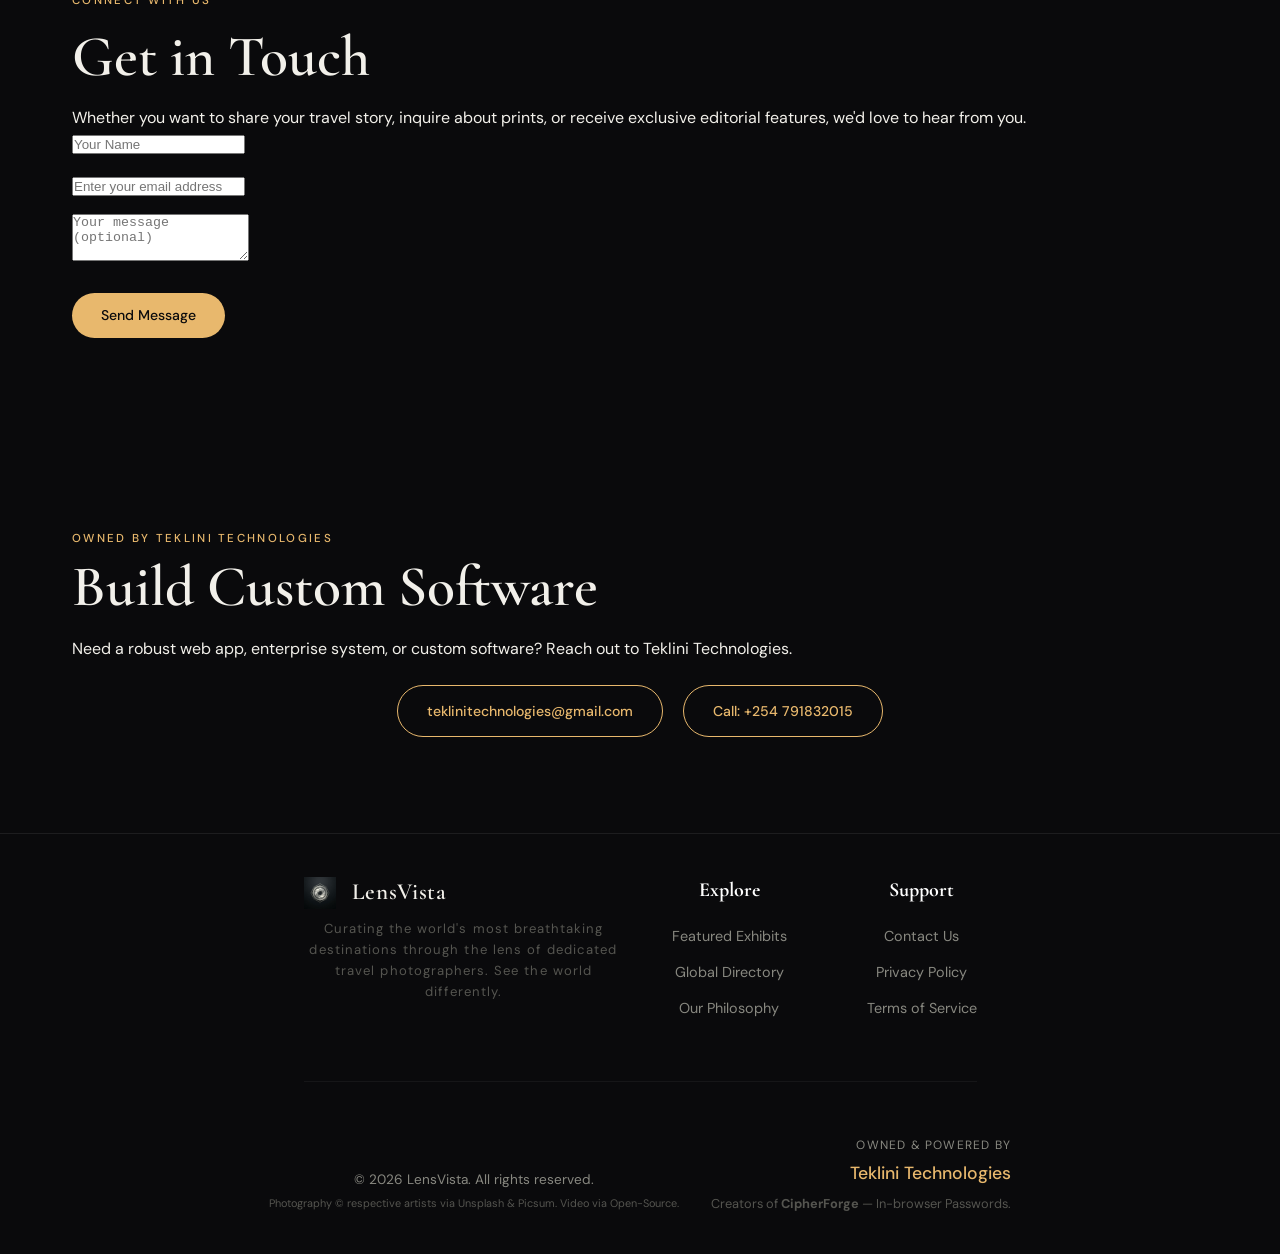
==== commit 378807a2: "style: Professionalize site footer layout" ====
--- a/index.html
+++ b/index.html
@@ -632,27 +632,42 @@
   ============================================================ -->
   <footer class="site-footer" role="contentinfo">
     <div class="container footer-inner">
-      <div class="footer-brand">
-        <a href="#" class="nav-logo">
-          <img src="logo.png" alt="LensVista Logo" class="site-logo-img" style="height: 32px; width: auto; margin-right: 8px;" />
-          <span class="logo-text">LensVista</span>
-        </a>
-        <p>See the world differently.</p>
-      </div>
-      <div class="footer-links">
-        <a href="#slider">Explore</a>
-        <a href="#collections">Collections</a>
-        <a href="#about">About</a>
-        <a href="#contact">Contact</a>
-        <a href="privacy.html">Privacy Policy</a>
-        <a href="terms.html">Terms of Service</a>
-      </div>
-      <p class="footer-copy">
-        &copy; 2025 LensVista. Photography &copy; respective photographers via
-        <a href="https://unsplash.com" target="_blank" rel="noopener noreferrer">Unsplash</a>.<br/>
-        CipherForge — Passwords generated entirely in your browser.<br/>
-        Owned by <strong>Teklini Technologies</strong>.
-      </p>
+      <div class="footer-top">
+        <div class="footer-brand">
+          <a href="#" class="nav-logo">
+            <img src="logo.png" alt="LensVista Logo" class="site-logo-img" style="height: 32px; width: auto; margin-right: 8px;" />
+            <span class="logo-text">LensVista</span>
+          </a>
+          <p class="brand-tagline">Curating the world's most breathtaking destinations through the lens of dedicated travel photographers. See the world differently.</p>
+        </div>
+        <div class="footer-nav">
+          <div class="footer-col">
+            <h4>Explore</h4>
+            <a href="#slider">Featured Exhibits</a>
+            <a href="collections.html">Global Directory</a>
+            <a href="#about">Our Philosophy</a>
+          </div>
+          <div class="footer-col">
+            <h4>Support</h4>
+            <a href="#contact">Contact Us</a>
+            <a href="privacy.html">Privacy Policy</a>
+            <a href="terms.html">Terms of Service</a>
+          </div>
+        </div>
+      </div>
+      <div class="footer-bottom">
+        <div class="footer-copyright">
+          &copy; 2026 LensVista. All rights reserved. <br>
+          <span style="color: var(--clr-text-faint); font-size: 0.8em; margin-top:4px; display:inline-block;">Photography &copy; respective artists via Unsplash & Picsum. Video via Open-Source.</span>
+        </div>
+        <div class="footer-sponsor">
+          <span style="display: block; font-size: 0.75rem; color: var(--clr-text-muted); margin-bottom: 4px; text-transform: uppercase; letter-spacing: 0.1em;">Owned & Powered By</span>
+          <a href="https://github.com/bmcouma" target="_blank" rel="noopener noreferrer" style="color: var(--clr-gold); text-decoration: none; font-weight: 500; font-size: 1.1rem; display: flex; align-items: center; justify-content: flex-end; gap: 8px;">
+            Teklini Technologies
+          </a>
+          <span style="display: block; font-size: 0.8rem; color: var(--clr-text-faint); margin-top: 6px;">Creators of <strong>CipherForge</strong> — In-browser Passwords.</span>
+        </div>
+      </div>
     </div>
   </footer>
 
--- a/style.css
+++ b/style.css
@@ -931,6 +931,81 @@
   cursor: grabbing;
 }
 
+/* ============================================================
+   10. SITE FOOTER
+============================================================ */
+.site-footer {
+  background: var(--clr-surface-2);
+  border-top: 1px solid var(--clr-border);
+  padding: 5rem 0 3rem;
+  font-family: var(--ff-ui);
+}
+.footer-top {
+  display: flex;
+  flex-wrap: wrap;
+  gap: 3rem;
+  justify-content: space-between;
+  border-bottom: 1px solid rgba(255,255,255,0.05);
+  padding-bottom: 3rem;
+  margin-bottom: 2rem;
+}
+.footer-brand {
+  max-width: 320px;
+}
+.brand-tagline {
+  color: var(--clr-text-muted);
+  font-size: 0.9rem;
+  line-height: 1.6;
+  margin-top: 1.2rem;
+}
+.footer-nav {
+  display: flex;
+  gap: 5rem;
+  flex-wrap: wrap;
+}
+.footer-col h4 {
+  color: var(--clr-white);
+  font-family: var(--ff-display);
+  font-size: 1.25rem;
+  margin-bottom: 1.2rem;
+}
+.footer-col a {
+  display: block;
+  color: var(--clr-text-muted);
+  text-decoration: none;
+  margin-bottom: 0.8rem;
+  font-size: 0.9rem;
+  transition: color 0.3s ease;
+}
+.footer-col a:hover {
+  color: var(--clr-gold);
+}
+.footer-bottom {
+  display: flex;
+  flex-wrap: wrap;
+  justify-content: space-between;
+  align-items: flex-end;
+  gap: 2rem;
+}
+.footer-copyright {
+  color: var(--clr-text-muted);
+  font-size: 0.85rem;
+  line-height: 1.6;
+}
+.footer-sponsor {
+  text-align: right;
+  max-width: 300px;
+}
+@media (max-width: 768px) {
+  .footer-bottom {
+    flex-direction: column;
+    align-items: flex-start;
+  }
+  .footer-sponsor {
+    text-align: left;
+  }
+}
+
 .collection-info h3 {
   font-family: var(--ff-display);
   font-size: 1.25rem;
